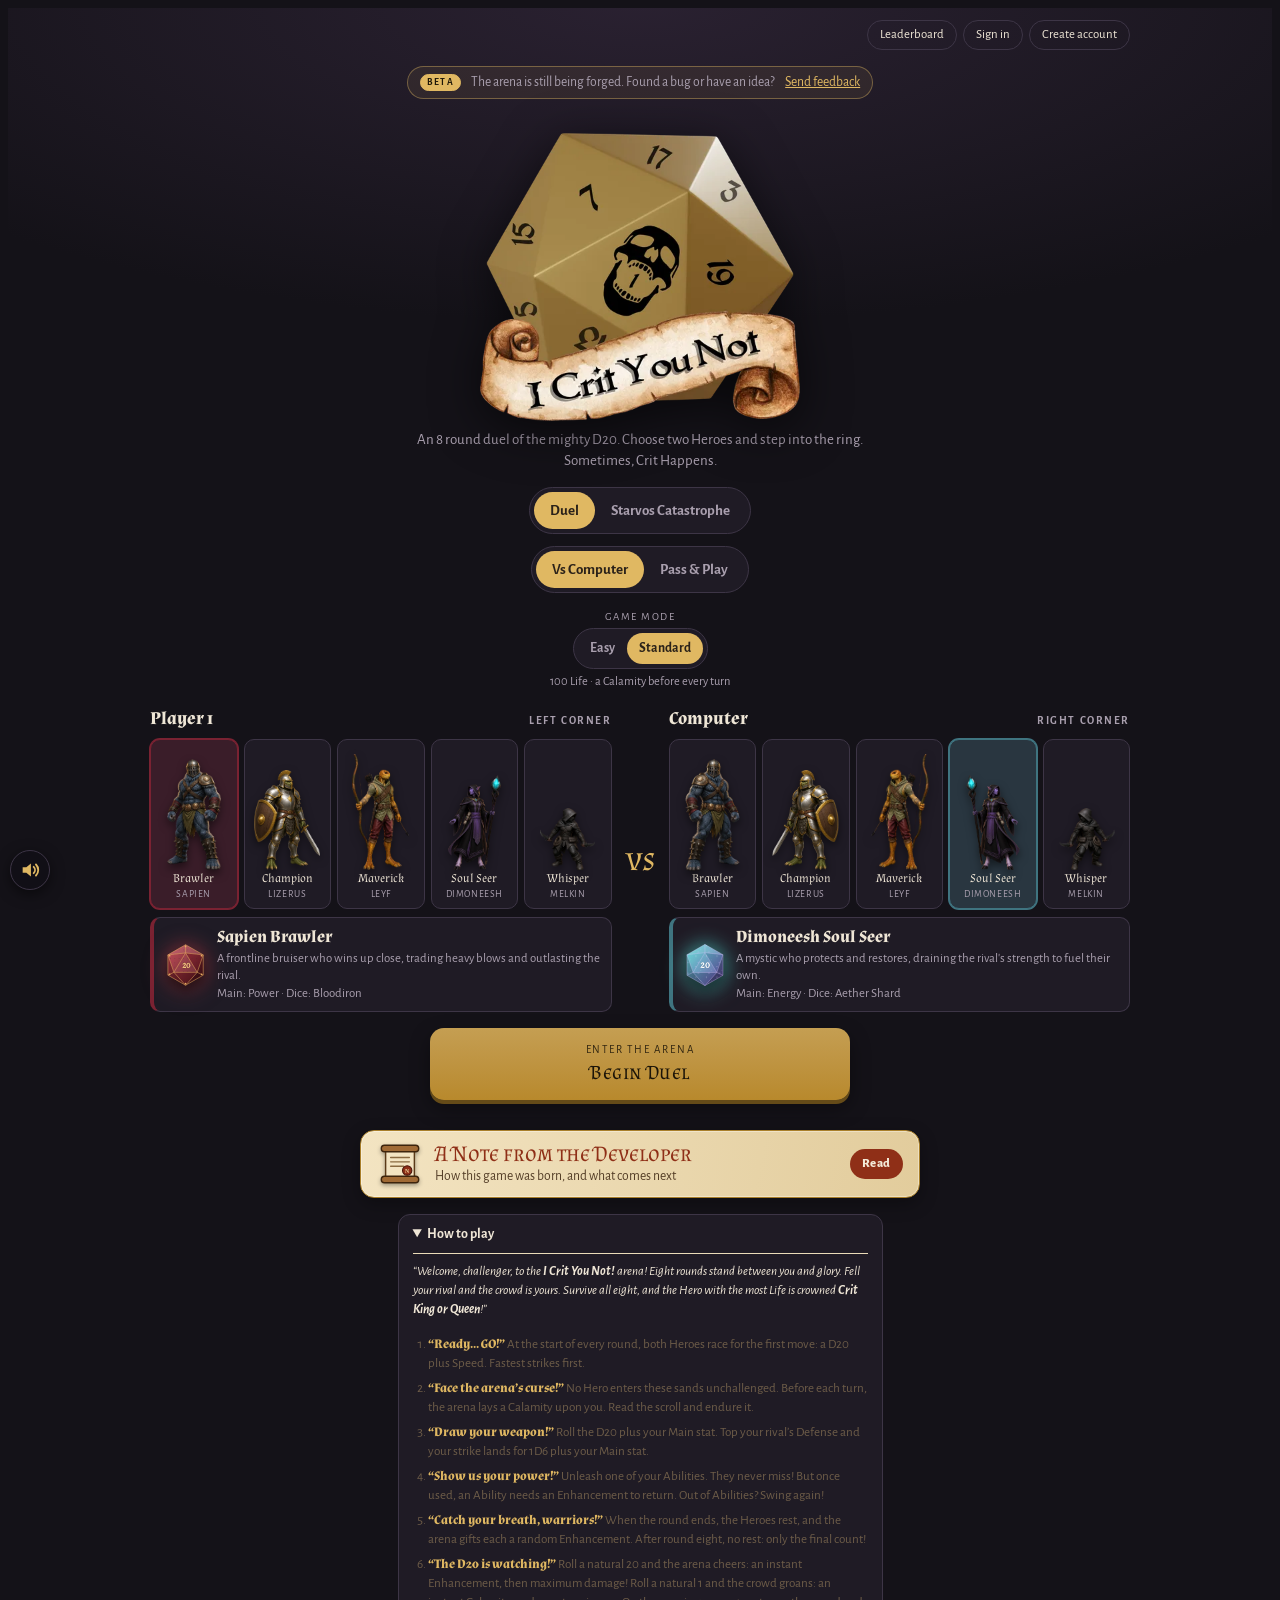
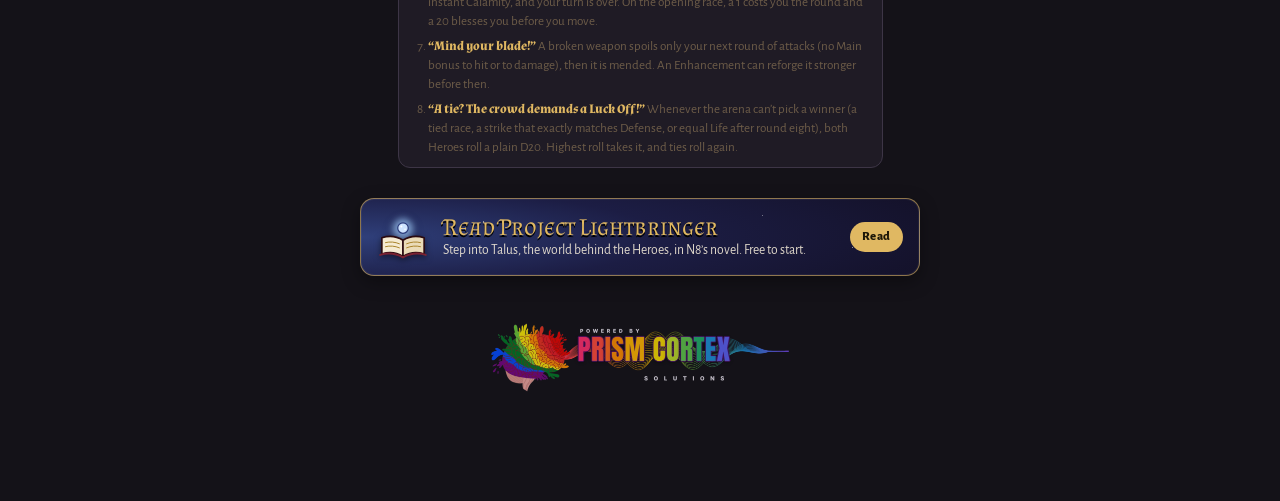
==== index.html @ 1350ffcf "Book reader: let the installed app turn upright while the book is open, sideways again on close Co-A" ====
<!doctype html>
<html lang="en">
<meta charset="utf-8">
<meta name="viewport" content="width=device-width, initial-scale=1, viewport-fit=cover">
<script src="auth.js" defer></script>
<script src="stats.js" defer></script>
<script src="online.js" defer></script>
<link rel="manifest" href="manifest.json">
<meta name="theme-color" content="#120f16">
<meta name="mobile-web-app-capable" content="yes">
<meta name="apple-mobile-web-app-capable" content="yes">
<meta name="apple-mobile-web-app-status-bar-style" content="black-translucent">
<meta name="apple-mobile-web-app-title" content="I Crit You Not">
<title>I Crit You Not!</title>
<meta name="claude:viewport-fit-sides" content="cover">
<meta name="theme-color" content="#141218">
<meta name="apple-mobile-web-app-capable" content="yes">
<link rel="preconnect" href="https://fonts.googleapis.com">
<link rel="preconnect" href="https://fonts.gstatic.com" crossorigin>
<link rel="stylesheet" href="https://fonts.googleapis.com/css2?family=Almendra:wght@400;700&family=Almendra+SC&family=Alegreya+Sans:wght@400;500;700;800&display=swap">
<style>
/* Layout: torchlit stone arena on top, the active hero's parchment sheet below (side by side on wide screens). One committed night look. */
:root{
  --night:#141218; --stone:#1f1b25; --stone-2:#2a2531; --line:#3d3546;
  --text:#efe6d6; --muted:#a99fae;
  --parch:#f5ead2; --parch-2:#eadbb8; --ink:#2b2219; --ink-2:#6d5c48;
  --gold:#e0b862; --gold-deep:#a8822a; --good:#3f8f4f; --bad:#b8323f;
  --hero:#7a2232; --hero-ink:#fff;
  --f-display:"Almendra SC","Almendra",Georgia,serif;
  --f-title:"Almendra",Georgia,serif;
  --f-body:"Alegreya Sans",system-ui,-apple-system,"Segoe UI",sans-serif;
  color-scheme:dark;
}
html,body{background:var(--night);color:var(--text)}
body{font-family:var(--f-body);font-size:15px;line-height:1.4;
  padding-left:max(16px,env(safe-area-inset-left,0px));padding-right:max(16px,env(safe-area-inset-right,0px));padding-block:12px 28px;
  background:radial-gradient(120% 60% at 50% 0%,#2a2131 0%,var(--night) 60%) fixed,var(--night)}
button{font:inherit;color:inherit;cursor:pointer}
button:focus-visible,.pick:focus-visible{outline:2px solid var(--gold);outline-offset:2px}
.app{max-width:1180px;margin:0 auto;display:flex;flex-direction:column;gap:12px}

/* top bar */
.top{display:flex;align-items:center;justify-content:space-between;gap:12px;flex-wrap:wrap}
.logo{display:flex;align-items:center;gap:10px;font-family:var(--f-display);font-size:1.45rem;letter-spacing:.02em;margin:0;line-height:1;color:var(--gold);text-shadow:0 2px 0 #000}
.logo .mark{width:48px;height:auto;flex:none;filter:drop-shadow(0 3px 4px rgba(0,0,0,.6))}
.logo small{display:block;font-family:var(--f-body);font-size:.68rem;letter-spacing:.18em;text-transform:uppercase;color:var(--muted);margin-top:4px}
.rounds{display:flex;align-items:center;gap:6px}
.rounds .lbl{font-size:.7rem;letter-spacing:.14em;text-transform:uppercase;color:var(--muted);margin-right:2px}
.pip{width:22px;height:22px;border-radius:50%;display:grid;place-items:center;font-size:.72rem;font-weight:700;border:1px solid var(--line);color:var(--muted);font-variant-numeric:tabular-nums}
.pip.done{background:var(--stone-2);color:var(--text)}
.pip.now{background:var(--gold);color:var(--ink);border-color:var(--gold);box-shadow:0 0 12px rgba(224,184,98,.6)}
.ghost{background:transparent;border:1px solid var(--line);border-radius:999px;padding:6px 14px;font-size:.85rem;color:var(--text)}
.ghost:hover{border-color:var(--gold)}
.top-actions{display:flex;align-items:center;gap:8px}
.acct{display:inline-flex;align-items:center;gap:6px;font-size:.8rem;color:var(--muted)}.acct[hidden]{display:none}
.acct .ghost{padding:5px 12px;font-size:.8rem}.acct b{color:var(--text);font-weight:700;max-width:12ch;overflow:hidden;text-overflow:ellipsis;white-space:nowrap}
.setup-acct{display:flex;justify-content:flex-end;min-height:30px}
.streak{display:inline-flex;align-items:center;gap:4px;font-size:.72rem;font-weight:800;letter-spacing:.04em;padding:3px 9px;border-radius:999px;white-space:nowrap}
.streak.up{background:rgba(224,184,98,.18);color:var(--gold);border:1px solid rgba(224,184,98,.45)}.streak.down{background:rgba(184,50,63,.2);color:#ff9aa4;border:1px solid rgba(184,50,63,.5)}
.over .rec{display:flex;flex-wrap:wrap;gap:6px 10px;justify-content:center;align-items:center;font-size:.85rem;color:var(--muted);min-height:0}.over .rec:empty{display:none}
.over .card.wide{max-width:520px;text-align:left;max-height:86vh;overflow:auto}
.sp-tabs{display:flex;gap:6px;flex-wrap:wrap;align-items:center}.sp-tabs button{background:transparent;border:1px solid var(--line);border-radius:999px;padding:6px 12px;font-size:.82rem;color:var(--muted)}
.sp-tabs button[aria-selected="true"]{background:var(--gold);color:#1d1708;border-color:var(--gold);font-weight:800}.sp-tabs .x{margin-left:auto;border:0;font-size:1rem}
.sp-body{display:flex;flex-direction:column;gap:10px}.sp-body h3{margin:4px 0 0;font-family:var(--f-title);color:var(--gold);font-size:1rem}
.sp-grid{display:grid;grid-template-columns:repeat(3,minmax(0,1fr));gap:8px}.sp-cell{background:var(--stone-2);border-radius:10px;padding:8px;text-align:center}
.sp-cell b{display:block;font-family:var(--f-display);font-size:1.5rem;color:var(--text)}.sp-cell span{font-size:.68rem;letter-spacing:.08em;text-transform:uppercase;color:var(--muted)}
.sp-name{display:flex;gap:8px;align-items:end}.sp-name label{flex:1;display:flex;flex-direction:column;gap:3px;font-size:.7rem;letter-spacing:.08em;text-transform:uppercase;color:var(--muted)}
.sp-name input{font:inherit;font-size:.95rem;letter-spacing:0;text-transform:none;background:var(--stone-2);color:var(--text);border:1px solid var(--line);border-radius:8px;padding:6px 8px}
.sp-list,.sp-board{list-style:none;margin:0;padding:0;display:flex;flex-direction:column;gap:4px}
.sp-list li,.sp-board li{display:flex;align-items:center;gap:8px;background:var(--stone-2);border-radius:8px;padding:6px 10px;font-size:.86rem}
.sp-list small,.sp-board small{margin-left:auto;color:var(--muted)}.sp-list .r{width:22px;height:22px;border-radius:50%;display:grid;place-items:center;font-weight:800;font-size:.75rem;background:#333}
.sp-list .win .r{background:#2f7a3d}.sp-list .loss .r{background:#8a2430}
.sp-board .rk{width:26px;font-family:var(--f-display);color:var(--gold);text-align:center}.sp-board .nm{flex:1;overflow:hidden;text-overflow:ellipsis;white-space:nowrap}.sp-board li.me{outline:1px solid var(--gold)}
@media (max-width:520px){.top .acct .nm,.top .acct .streak{display:none}.sp-grid{grid-template-columns:repeat(2,minmax(0,1fr))}}
@media (max-width:520px){.top .acct .su,.top .acct b,.top .acct .nm,.top .acct [data-a="out"]{display:none}.top .acct:not(:has([data-a="out"])) [data-a="stats"]{display:none}}

/* duel layout */
.duel{display:grid;gap:14px;grid-template-columns:minmax(0,1fr)}
.duel>.stagecol,.duel>.sidecol{display:contents}
.duel .arena{order:1}.duel .log{order:2}.duel .sheets{order:3}.duel .rtcard{order:4}
@media (max-width:959px){
  .log{padding:8px 12px}.log h3{margin:0}
  .log .lg-tog{display:flex}
  .log ol{max-height:none;margin-top:6px}
  .log:not(.expanded) ol li:nth-child(n+4){display:none}
  .log.expanded ol{max-height:260px}
}
@media (min-width:960px){
  .duel{grid-template-columns:minmax(0,1.25fr) minmax(0,1fr);grid-template-areas:"arena side" "log side" "rt side";grid-template-rows:auto auto 1fr;align-items:start}
  .duel>.sidecol{display:flex;flex-direction:column;gap:14px;grid-area:side;min-width:0;position:sticky;top:max(12px,env(safe-area-inset-top,0px))}
  .duel .arena{grid-area:arena}.duel .log{grid-area:log}.duel .rtcard{grid-area:rt}
}
.ctrl{display:grid;grid-template-columns:minmax(0,1fr) auto;gap:12px;align-items:center}
.act-d20{background:none;border:0;padding:0;display:flex;flex-direction:column;align-items:center;gap:2px;color:var(--text);width:150px;
  position:absolute;z-index:7;top:4%;left:50%;translate:-50% 0}
.act-d20[hidden]{display:none}
.act-d20{pointer-events:none}.act-d20:not(:disabled) .d20b{pointer-events:auto;cursor:pointer}
.act-d20 .d20b{display:block;width:72px;height:72px;filter:drop-shadow(0 6px 6px rgba(0,0,0,.6)) drop-shadow(0 0 14px var(--glow,transparent));transition:transform .15s,filter .2s}
.act-d20 .d20b svg{width:100%;height:100%;display:block;overflow:visible}
.act-d20:not(:disabled) .d20b{animation:beckon 1.4s ease-in-out infinite}
.act-d20:not(:disabled):hover .d20b{animation:none;transform:scale(1.08) rotate(-10deg)}
.act-d20:not(:disabled):active .d20b{transform:scale(.92) rotate(20deg)}
.act-d20:disabled{cursor:default}
.act-d20:disabled{opacity:.8}.act-d20:disabled .d20b{filter:grayscale(.4) brightness(.65)}
.act-d20 .lbl{font-family:var(--f-display);font-size:.9rem;line-height:1.1;text-align:center;background:rgba(12,10,15,.78);border:1px solid var(--line);border-radius:8px;padding:3px 8px}
.act-d20 .who{display:block;font-family:var(--f-body);font-size:.58rem;letter-spacing:.12em;text-transform:uppercase;color:var(--muted);margin-bottom:1px}
.act-d20:disabled .lbl{color:var(--muted)}
.sheets{display:flex;flex-direction:column;gap:12px;min-width:0}
.sheet .sh-head{width:100%;border:0;font:inherit;text-align:left;cursor:pointer}
.sheet .sh-head .ttl{min-width:0}
.sh-life{margin-left:auto;text-align:right;line-height:1;font-variant-numeric:tabular-nums}
.sh-life b{display:block;font-size:1.5rem;font-weight:800}
.sh-life span{font-size:.68rem;letter-spacing:.06em;text-transform:uppercase;opacity:.85}
.sheet .sdie .die{--sz:40px}
.chev{font-size:.9rem;opacity:.8;width:1em;text-align:center}
.sheet.closed{animation:none}
.sheet.closed .sh-head{padding:7px 12px}
.sheet.closed .sh-head img{width:36px;height:36px}
.sheet.closed .sh-head h2{font-size:1.2rem}
.sheet.closed .sh-life b{font-size:1.2rem}
.sheet.closed .sh-body{padding:8px 12px 10px;gap:6px}
.mini-line{display:flex;flex-wrap:wrap;gap:4px;align-items:center;font-size:.74rem}
.mini-line>span:first-child{font-weight:800;margin-right:4px}
.mini-line em{font-style:normal;color:var(--bad)}
.pill{font-size:.68rem;font-weight:700;padding:2px 7px;border-radius:999px;background:#fffaf0;border:1px solid var(--parch-2)}
.pill.cd{opacity:.5;text-decoration:line-through}
.rtcard{background:var(--parch);color:var(--ink);border-radius:12px;padding:10px 12px 12px;box-shadow:0 6px 18px rgba(0,0,0,.35);min-width:0}
.rtcard h3{margin:0 0 6px;font-family:var(--f-title);font-size:1rem;color:var(--ink-2)}
.rt-scroll{padding-top:2px}
.rt2{min-width:0}
.rt2 tbody{border-top:2px solid transparent}
.rt2 tbody+tbody tr:first-child>*{border-top:6px solid transparent;background-clip:padding-box}
.rt2 th.hero{width:64px;text-align:center;vertical-align:middle;border-left:4px solid var(--c);background:color-mix(in srgb,var(--c) 14%,transparent);border-radius:6px;padding:2px}
.rt2 th.hero img{display:block;width:30px;height:30px;object-fit:contain;margin:0 auto}
.rt2 th.hero span{display:block;font-family:var(--f-title);font-size:.72rem;text-transform:none;letter-spacing:0;color:var(--ink);line-height:1.05}
.rt2 th.hero small{display:block;font-size:.55rem;color:var(--ink-2)}
.rt2 th.nowh{color:var(--ink)}
.rt2 td.now{border-color:var(--c);box-shadow:inset 0 0 0 1px var(--c)}
.rt2 td.first{font-weight:800;background:color-mix(in srgb,var(--c) 22%,#fffaf0)}
.rt2 td.first::before{content:"▲";font-size:.5rem;vertical-align:top;margin-right:1px;color:var(--c)}
.stagecol{display:flex;flex-direction:column;gap:10px;min-width:0}

/* arena */
.arena{position:relative;width:100%;aspect-ratio:4/3;max-height:62vh;border-radius:18px;overflow:hidden;
  background:
   radial-gradient(40% 30% at 8% 6%,rgba(255,170,80,.22),transparent 70%),
   radial-gradient(40% 30% at 92% 6%,rgba(255,170,80,.22),transparent 70%),
   linear-gradient(#231d2b,#17131c 55%,#120f16);
  border:1px solid var(--line);box-shadow:inset 0 0 60px rgba(0,0,0,.6)}
.colo{position:absolute;inset:0;width:100%;height:100%;display:block}
.arena .wall{position:absolute;left:0;right:0;top:0;height:46%;
  background:repeating-linear-gradient(90deg,rgba(255,255,255,.025) 0 38px,rgba(0,0,0,.18) 38px 40px),
             repeating-linear-gradient(0deg,transparent 0 22px,rgba(0,0,0,.22) 22px 24px);
  mask-image:linear-gradient(#000,transparent)}
.torch{position:absolute;top:44%;width:10px;height:26px;border-radius:2px;background:#3a2b1f}
.torch::before{content:"";position:absolute;left:50%;top:-16px;width:16px;height:20px;transform:translateX(-50%);
  border-radius:50% 50% 45% 45%;background:radial-gradient(circle at 50% 70%,#fff3c4,#ffb347 45%,rgba(255,90,30,.0) 75%);animation:flick 1.6s infinite alternate}
.torch.l{left:5%}.torch.r{right:5%}
@keyframes flick{0%{transform:translateX(-50%) scale(1)}50%{transform:translateX(-52%) scale(1.08,.94)}100%{transform:translateX(-48%) scale(.95,1.06)}}
.floor{position:absolute;left:3%;right:3%;bottom:3%;height:44%;border-radius:50%;
  background:radial-gradient(closest-side,#5a4a3a 0%,#40342a 55%,#2b231d 100%);
  box-shadow:0 0 0 3px #1a1510,0 0 0 7px #4a3a2a,0 0 0 9px #1a1510,inset 0 -10px 30px rgba(0,0,0,.5)}
.floor::before{content:"";position:absolute;inset:16% 18%;border-radius:50%;border:2px dashed rgba(224,184,98,.35)}
.floor::after{content:"20";position:absolute;inset:0;display:grid;place-items:center;font-family:var(--f-display);font-size:2.4rem;color:rgba(224,184,98,.14);transform:scaleY(.55)}
.fighter{position:absolute;bottom:6%;width:42%;top:3%;display:flex;flex-direction:column;align-items:center;justify-content:space-between;gap:4px;transition:filter .3s}
.fighter[data-p="0"]{left:2%}.fighter[data-p="1"]{right:2%}
.arena:not(.boss) .fighter[data-p="0"]{left:5%}.arena:not(.boss) .fighter[data-p="1"]{right:5%}
.fighter.dim{filter:saturate(.55) brightness(.72)}
.plate{width:100%;max-width:230px;background:rgba(12,10,15,.78);border:1px solid var(--line);border-radius:10px;padding:5px 8px 6px;cursor:pointer;text-align:left}
.fighter.active .plate{border-color:var(--c);box-shadow:0 0 0 1px var(--c),0 0 18px color-mix(in srgb,var(--c) 60%,transparent)}
.plate .nm{display:flex;justify-content:space-between;align-items:baseline;gap:6px;font-family:var(--f-title);font-weight:700;font-size:.95rem;line-height:1.1}
.plate .nm span:last-child{font-family:var(--f-body);font-size:.68rem;letter-spacing:.1em;text-transform:uppercase;color:var(--muted);font-weight:500}
.plate .sbs{display:flex;flex-wrap:wrap;gap:4px;margin-top:4px}
.sb{font-style:normal;font-size:.66rem;font-weight:800;line-height:1.35;padding:1px 7px;letter-spacing:.03em;white-space:pre;border-radius:6px;background:#120f16;color:var(--gold);border:1px solid #e0b862}
.sb.main{background:#e0b862;color:#1d1708}.sb.up{border-color:#7ee08f;color:#9fe3ab}.sb.down{border-color:#ff6b6b;color:#ff9aa4}.sb.main.up{background:#9fe3ab;color:#0f2414}.sb.main.down{background:#ff9aa4;color:#2a0b10}
.hp{height:8px;border-radius:4px;background:#000;margin-top:4px;overflow:hidden;position:relative}
.hp i{position:absolute;inset:0 auto 0 0;background:linear-gradient(90deg,var(--c),color-mix(in srgb,var(--c) 55%,#fff));transition:width .5s}
.hpn{display:flex;justify-content:space-between;font-size:.74rem;color:var(--muted);margin-top:2px;font-variant-numeric:tabular-nums}
.hpn b{color:var(--text);font-weight:800}
.chips{display:flex;gap:3px;flex-wrap:wrap;margin-top:3px;min-height:0}
.chip{font-size:.62rem;font-weight:700;letter-spacing:.04em;text-transform:uppercase;padding:1px 5px;border-radius:4px;background:var(--stone-2);color:var(--muted)}
.chip.bad{background:rgba(184,50,63,.25);color:#ff9aa4}
.chip.good{background:rgba(63,143,79,.25);color:#9fe3ab}
.figwrap{position:relative;flex:1;min-height:0;width:100%;display:flex;align-items:flex-end;justify-content:center}
.fig{height:calc(var(--scale,1) * 100%);width:auto;max-width:100%;object-fit:contain;filter:drop-shadow(0 10px 8px rgba(0,0,0,.55));transform-origin:50% 100%;transform:scaleX(var(--sx,1))}
.fighter.alt .fig{filter:drop-shadow(0 10px 8px rgba(0,0,0,.55)) hue-rotate(180deg) saturate(1.15)}
.figbox{position:relative;display:block;height:calc(var(--scale,1) * 100%);max-width:100%;isolation:isolate;transform-origin:50% 100%}
.figbox>.fig{height:100%;max-width:none}
/* ground shadow fitted to each Hero pose: --shx = center offset, --shw = width, --sha = width/height, --sho = darkness (fractions of the art; N8 2026-11-05) */
.figbox::after{content:"";position:absolute;z-index:-1;bottom:3.4%;left:calc(50% + var(--sx,1) * var(--shx,0) * 100%);width:calc(var(--shw,.6) * 100%);aspect-ratio:var(--sha,5.5);translate:-50% 50%;border-radius:50%;background:radial-gradient(closest-side,rgba(0,0,0,var(--sho,.62)),rgba(0,0,0,calc(var(--sho,.62) * .45)) 55%,transparent);filter:blur(1.5px);pointer-events:none}
.fighter.active .figbox::before{content:"";position:absolute;z-index:-2;bottom:3.4%;left:calc(50% + var(--sx,1) * var(--shx,0) * 100%);width:calc(var(--shw,.6) * 125%);aspect-ratio:var(--sha,5.5);translate:-50% 50%;border-radius:50%;background:radial-gradient(closest-side,var(--c),transparent);opacity:.75;pointer-events:none}
.fighter[data-p="0"]{--dir:1}.fighter[data-p="1"]{--dir:-1}
.fighter.lunge .fig,.fighter.lunge .figbox{animation:lunge .45s}
.fighter.lunge .figbox>.fig{animation:none}
.fighter.hit .fig{animation:shake .45s}
.fighter.hit .figbox{animation:shakebox .45s}
@keyframes shakebox{20%{translate:-6px 0}40%{translate:6px 0}60%{translate:-4px 0}80%{translate:3px 0}}
@keyframes lunge{40%{translate:calc(var(--dir) * 18%) 0;rotate:calc(var(--dir) * 4deg)}}
@keyframes shake{20%{translate:-6px 0;filter:brightness(2) drop-shadow(0 0 8px #f33)}40%{translate:6px 0}60%{translate:-4px 0}80%{translate:3px 0}}
/* action ring */
.ring{position:absolute;top:24%;bottom:2%;width:var(--bs);--bs:40px;z-index:9;pointer-events:none}
.fighter[data-p="0"] .ring{left:0}.fighter[data-p="1"] .ring{right:0}
.rb{position:absolute;width:var(--bs);height:var(--bs);border-radius:50%;padding:0;display:grid;place-items:center;pointer-events:auto;cursor:help;
  --k:calc(1 - (var(--i) - 2) * (var(--i) - 2) / 4);top:calc(var(--i) * (100% - var(--bs)) / 4);
  background:radial-gradient(circle at 35% 30%,color-mix(in srgb,var(--c) 70%,#fff 10%),color-mix(in srgb,var(--c) 55%,#0b090e));
  border:1.5px solid color-mix(in srgb,var(--c) 40%,#e0b862);color:#fbf1d8;box-shadow:0 3px 8px rgba(0,0,0,.55);transition:transform .15s,box-shadow .2s,opacity .2s;touch-action:manipulation;user-select:none}
.fighter[data-p="0"] .rb{left:calc(var(--k) * -6px)}.fighter[data-p="1"] .rb{right:calc(var(--k) * -6px)}
.fighter[data-p="0"] .rb{transform:translateX(calc((1 - var(--k)) * 14px))}.fighter[data-p="1"] .rb{transform:translateX(calc((1 - var(--k)) * -14px))}
.rb svg{width:58%;height:58%}
.rb.wpn{border-color:#e0b862;border-width:2px}
.rb small{position:absolute;bottom:-7px;left:50%;translate:-50% 0;font-size:.56rem;font-weight:800;background:#120f16;color:var(--gold);border:1px solid #e0b862;border-radius:6px;padding:0 4px;line-height:1.3}
.rb.cd{opacity:.45;filter:grayscale(.8)}.rb.cd::after{content:"";position:absolute;inset:18%;background:linear-gradient(135deg,transparent 46%,#ff9aa4 46% 54%,transparent 54%)}
.rb.broken{border-color:#ff9aa4}.rb.broken svg{color:#ff9aa4}
.rb.pickable{cursor:pointer;box-shadow:0 0 0 2px #fff3c4,0 0 16px 4px var(--c),0 3px 8px rgba(0,0,0,.55);animation:rbpulse 1.1s ease-in-out infinite}
.rb:hover,.rb:focus-visible{z-index:2;outline:none;box-shadow:0 0 0 2px #fff3c4,0 3px 10px rgba(0,0,0,.6)}
@keyframes rbpulse{50%{box-shadow:0 0 0 2px #fff3c4,0 0 26px 8px var(--c),0 3px 8px rgba(0,0,0,.55)}}
.rb.fired{animation:rbfire .6s}
@keyframes rbfire{30%{scale:1.35;box-shadow:0 0 0 3px #fff,0 0 30px 10px var(--c)}}
.fighter.dim .rb{opacity:.75}.fighter.dim .rb.cd{opacity:.35}
#tip{position:fixed;z-index:60;max-width:240px;background:#f4e7c6;color:#2a2017;border:1px solid #c9a76a;border-radius:10px;padding:8px 10px;font-size:.8rem;line-height:1.35;
  box-shadow:0 8px 24px rgba(0,0,0,.5);pointer-events:none;opacity:0;translate:0 4px;transition:opacity .12s,translate .12s;display:flex;flex-direction:column;gap:2px}
#tip.on{opacity:1;translate:0 0}#tip.pinned{pointer-events:auto}
#tip .tp-use{margin-top:6px;align-self:stretch;padding:7px 10px;border-radius:8px;border:0;background:#2a2017;color:#fbf1d8;font-family:var(--f-title);font-weight:700;font-size:.95rem;cursor:pointer}#tip .tp-use:hover,#tip .tp-use:focus-visible{background:#5a3f16;outline:none}
#tip b{font-family:var(--f-title);font-size:.98rem}#tip em{font-style:normal;font-size:.66rem;font-weight:800;letter-spacing:.08em;text-transform:uppercase}
#tip .tp-d{font-weight:800}#tip .tp-ok{color:#2f7a3d}#tip .tp-bad{color:#a3202f;font-weight:700}#tip .tp-go{color:#7a5a12;font-weight:800;margin-top:2px}
.notice{position:absolute;left:50%;top:4%;translate:-50% 0;z-index:7;max-width:min(230px,96%);background:rgba(12,10,15,.88);border:1px solid var(--line);border-top:3px solid var(--c);
  border-radius:9px;padding:5px 9px;text-align:center;font-size:.76rem;line-height:1.3;pointer-events:none;box-shadow:0 6px 16px rgba(0,0,0,.5);animation:ntc 3.2s ease forwards}
.notice b{display:block;font-family:var(--f-title);font-size:.9rem}.notice.cal b{color:#ff9aa4}.notice.enh b{color:#9fe3ab}.notice span{color:var(--text)}
@keyframes ntc{0%{opacity:0;translate:-50% 6px}8%{opacity:1;translate:-50% 0}85%{opacity:1}100%{opacity:0}}
@media (max-width:520px){.notice{font-size:.62rem;padding:3px 6px}.notice b{font-size:.74rem}}
.float{position:absolute;left:50%;top:40%;transform:translateX(-50%);font-family:var(--f-display);font-size:1.6rem;font-weight:700;pointer-events:none;
  text-shadow:0 2px 0 #000,0 0 10px #000;animation:rise 1.4s forwards;white-space:nowrap;z-index:6}
.float.dmg{color:#ff6b6b}.float.heal{color:#7ee08f}.float.stat{font-size:.95rem;font-family:var(--f-body);font-weight:800;color:var(--gold)}
@keyframes rise{0%{opacity:0;translate:0 10px}15%{opacity:1}100%{opacity:0;translate:0 -60px}}

/* dice tray */
.tray{position:absolute;left:24%;right:24%;top:36%;height:30%;display:flex;align-items:center;justify-content:center;gap:4%;z-index:5;pointer-events:none}
.tray .grp{display:flex;gap:6px;align-items:center;justify-content:center}
.tray.pair{left:14%;right:14%;justify-content:space-between}
/* duel dice at each Hero's feet, on the side facing the rival, above the Heroes and under the icons */
.arena:not(.boss) .fighter .hdice{position:absolute;z-index:6;bottom:2%;display:flex;gap:4px;pointer-events:none}
.arena:not(.boss) .fighter[data-p="0"] .hdice{left:72%}.arena:not(.boss) .fighter[data-p="1"] .hdice{right:72%;flex-direction:row-reverse}
.arena:not(.boss) .fighter .hdice .grp{display:flex;gap:4px}
.arena:not(.boss) .fighter .hdice .die{--sz:clamp(48px,17cqh,132px);--fx:-110px} /* bigger, like Starvos (user 2026-10-30) */.arena:not(.boss) .fighter .hdice .die.from1{--fx:110px}
.arena:not(.boss) .fighter .hdice .die.sm{--sz:clamp(40px,12cqh,96px)}
.duel:not(.full) .arena:not(.boss) .fighter .hdice .die{--sz:clamp(40px,12vw,60px)}.duel:not(.full) .arena:not(.boss) .fighter .hdice .die.sm{--sz:clamp(32px,9vw,46px)} /* stacked phone arena is short */
.arena:not(.boss) .tray.pair{left:24%;right:24%;justify-content:center;gap:clamp(14px,5%,48px)} /* both Heroes' dice land in the middle (user 2026-10-25) */
.die{--sz:clamp(42px,10vw,74px);width:var(--sz);height:var(--sz);position:relative;filter:drop-shadow(0 6px 6px rgba(0,0,0,.6)) drop-shadow(0 0 10px var(--glow,transparent))}
.die.sm{--sz:clamp(32px,7vw,54px)}
.die svg{width:100%;height:100%;display:block;overflow:visible}
.die.rolling{animation:tumble var(--t,900ms) cubic-bezier(.2,.7,.3,1) both}
.die.from1{--fx:60px}.die{--fx:-60px}
@keyframes tumble{0%{transform:translate(var(--fx),-40px) rotate(-600deg) scale(.5);opacity:0}15%{opacity:1}60%{transform:translate(0,4px) rotate(-30deg) scale(1.08)}80%{transform:translate(0,0) rotate(8deg) scale(.97)}100%{transform:none}}
.die.crit{animation:critpulse 1.2s ease-out}
.die.crit::after{content:"";position:absolute;inset:-30%;border-radius:50%;background:radial-gradient(closest-side,rgba(255,220,120,.85),transparent);z-index:-1;animation:burst 1s ease-out forwards}
.die.fumble svg{filter:grayscale(.6) brightness(.7)}
.die.fumble::after{content:"";position:absolute;inset:-20%;border-radius:50%;background:radial-gradient(closest-side,rgba(220,30,40,.7),transparent);z-index:-1;animation:burst 1s ease-out forwards}
@keyframes burst{0%{transform:scale(.4);opacity:1}100%{transform:scale(1.5);opacity:0}}
@keyframes critpulse{30%{transform:scale(1.25)}}

/* banner */
.banner{position:absolute;inset:0;display:grid;place-items:center;pointer-events:none;z-index:8}
.banner span{font-family:var(--f-display);font-size:clamp(1.6rem,6.5vw,3rem);color:var(--gold);text-shadow:0 3px 0 #000,0 0 24px rgba(255,190,90,.8);
  padding:.15em .6em;background:linear-gradient(90deg,transparent,rgba(10,8,12,.85) 15%,rgba(10,8,12,.85) 85%,transparent);animation:slam 1.6s forwards;white-space:nowrap}
.banner span:empty{display:none}
.banner.cal span{color:#ff7a84;text-shadow:0 3px 0 #000,0 0 24px rgba(255,60,70,.8)}
.banner.luck span{color:#bfe8ff;text-shadow:0 3px 0 #000,0 0 24px rgba(120,200,255,.8)}
@keyframes slam{0%{transform:scale(2.2);opacity:0}15%{transform:scale(1);opacity:1}80%{opacity:1}100%{opacity:0;transform:scale(1.05)}}

/* readout + action */
.readout{position:absolute;left:50%;bottom:10px;translate:-50% 0;z-index:6;max-width:calc(100% - 120px);background:rgba(12,10,15,.8);border:1px solid var(--line);border-left:3px solid var(--hero,var(--gold));border-radius:8px;padding:4px 10px;display:flex;gap:8px;align-items:baseline;font-size:.82rem;pointer-events:none;white-space:nowrap;overflow:hidden;text-overflow:ellipsis}
.readout .k{font-size:.6rem;letter-spacing:.12em;text-transform:uppercase;color:var(--muted);flex:none}
.readout .v{overflow:hidden;text-overflow:ellipsis}
.readout .v{font-weight:700;font-variant-numeric:tabular-nums}
.readout .v em{font-style:normal;color:var(--gold)}
.readout .v .hit{color:#9fe3ab}.readout .v .miss{color:#ff9aa4}
.act{width:100%;padding:14px 18px;border-radius:14px;border:0;font-family:var(--f-display);font-size:1.25rem;letter-spacing:.03em;
  background:linear-gradient(180deg,color-mix(in srgb,var(--hero) 82%,#fff),var(--hero));color:var(--hero-ink);
  box-shadow:0 4px 0 color-mix(in srgb,var(--hero) 55%,#000),0 8px 20px rgba(0,0,0,.4);transition:transform .08s}
.act:active{transform:translateY(3px);box-shadow:0 1px 0 color-mix(in srgb,var(--hero) 55%,#000)}
.act:disabled{opacity:.6;cursor:default}
.act .who{display:block;font-family:var(--f-body);font-size:.7rem;letter-spacing:.16em;text-transform:uppercase;opacity:.85}

/* sheet */
.sheet{background:var(--parch);color:var(--ink);border-radius:14px;overflow:hidden;box-shadow:0 10px 30px rgba(0,0,0,.45);min-width:0;animation:sheetin .45s ease-out}
@keyframes sheetin{from{transform:translateY(14px);opacity:.3}}
.sh-head{display:flex;align-items:center;gap:12px;padding:10px 14px;background:var(--hero);color:var(--hero-ink)}
.sh-head img{width:52px;height:52px;object-fit:contain;filter:drop-shadow(0 3px 3px rgba(0,0,0,.4))}
.sh-head h2{font-family:var(--f-title);font-weight:700;font-size:1.6rem;margin:0;line-height:1}
.sh-head .sub{font-size:.74rem;letter-spacing:.12em;text-transform:uppercase;opacity:.85}
.sh-head .dset{margin-left:auto;display:flex;align-items:center;gap:6px;text-align:right;font-size:.72rem;line-height:1.2}
.sh-head .dset .die{--sz:40px}
.sh-head .turnflag{font-size:.66rem;font-weight:800;letter-spacing:.12em;text-transform:uppercase;background:rgba(0,0,0,.28);padding:2px 6px;border-radius:4px}
.sh-body{padding:12px 14px 14px;display:flex;flex-direction:column;gap:12px}
.sec{font-size:.68rem;font-weight:800;letter-spacing:.14em;text-transform:uppercase;color:var(--ink-2);margin:0 0 4px}
.stats{width:100%;border-collapse:separate;border-spacing:3px;table-layout:fixed;font-variant-numeric:tabular-nums}
.stats th{background:var(--hero);color:var(--hero-ink);font-family:var(--f-title);font-weight:700;font-size:.72rem;padding:5px 1px;border-radius:5px;position:relative;line-height:1.1}
.stats th.rowh{background:transparent;color:var(--ink-2);font-family:var(--f-body);font-size:.62rem;letter-spacing:.06em;text-transform:uppercase;width:44px;text-align:left}
.stats td{background:#fffaf0;border:1px solid var(--parch-2);border-radius:5px;text-align:center;font-weight:800;font-size:1.02rem;padding:4px 0}
.stats td.up{color:var(--good);background:#eaf6e8}.stats td.down{color:var(--bad);background:#fbe9ea}
.stats tr.start td{font-weight:500;color:var(--ink-2);font-size:.85rem;background:transparent}
.ribbon{position:absolute;left:50%;top:-11px;transform:translateX(-50%);background:linear-gradient(var(--gold),var(--gold-deep));color:var(--ink);font-family:var(--f-body);font-size:.55rem;font-weight:800;letter-spacing:.1em;padding:1px 5px;border-radius:3px;box-shadow:0 1px 0 rgba(0,0,0,.3)}
.weapon{display:flex;align-items:center;gap:10px;background:#fffaf0;border:1px solid var(--parch-2);border-radius:8px;padding:8px 10px}
.weapon .f{font-weight:800;font-size:1.05rem;font-variant-numeric:tabular-nums}
.weapon .n{font-size:.78rem;color:var(--ink-2);line-height:1.25}
.weapon .broken{margin-left:auto;font-size:.66rem;font-weight:800;letter-spacing:.08em;text-transform:uppercase;color:#fff;background:var(--bad);padding:2px 6px;border-radius:4px}
.abil{display:grid;grid-template-columns:1fr 1fr;gap:8px}
.ab{position:relative;text-align:left;border:1px solid var(--parch-2);border-left:5px solid var(--hero);background:#fffaf0;border-radius:8px;padding:8px 10px;color:var(--ink);min-width:0}
.ab b{display:block;font-family:var(--f-title);font-size:1rem;line-height:1.1}
.ab .d{font-weight:800;font-size:.86rem;font-variant-numeric:tabular-nums}
.ab .e{font-size:.74rem;color:var(--ink-2);line-height:1.2;min-height:1.2em}
.ab .st{position:absolute;top:6px;right:8px;font-size:.58rem;font-weight:800;letter-spacing:.08em;text-transform:uppercase;color:var(--good)}
.ab.cd{opacity:.5;background:repeating-linear-gradient(135deg,#f0e4c8 0 6px,#e8d9b6 6px 12px)}
.ab.cd .st{color:var(--bad)}
.ab.pickable{cursor:pointer;animation:glowab 1.4s infinite}
.ab.pickable:hover{transform:translateY(-1px);background:#fff}
@keyframes glowab{50%{box-shadow:0 0 0 2px var(--hero),0 0 14px color-mix(in srgb,var(--hero) 50%,transparent)}}
.rt{width:100%;border-collapse:separate;border-spacing:2px;table-layout:fixed;font-variant-numeric:tabular-nums;font-size:.8rem}
.rt th{font-size:.6rem;letter-spacing:.06em;text-transform:uppercase;color:var(--ink-2);font-weight:800}
.rt th.rowh{text-align:left;width:40px}
.rt td{text-align:center;background:#fffaf0;border:1px solid var(--parch-2);border-radius:4px;height:22px;font-weight:700}
.rt td.now{border-color:var(--hero);box-shadow:inset 0 0 0 1px var(--hero)}
.rt td.x{color:var(--ink-2);background:transparent}
.rt td.n1{color:var(--bad)}.rt td.n20{color:var(--good)}
.peek{font-size:.74rem;color:var(--ink-2);text-align:center}

/* round table tips */
.rt td.tip{position:relative;cursor:help;text-decoration:underline dotted;text-underline-offset:2px}
.rt td.tip:hover::after,.rt td.tip:focus::after{content:attr(data-tip);position:absolute;bottom:calc(100% + 6px);left:50%;transform:translateX(-50%);z-index:20;
  width:max-content;max-width:200px;white-space:normal;text-align:left;font-size:.74rem;font-weight:600;line-height:1.25;padding:6px 8px;border-radius:6px;
  background:var(--ink);color:var(--parch);box-shadow:0 6px 16px rgba(0,0,0,.4);pointer-events:none}
.rt tr td.tip:nth-child(-n+3):hover::after,.rt tr td.tip:nth-child(-n+3):focus::after{left:0;transform:none}
.rt tr td.tip:nth-last-child(-n+2):hover::after,.rt tr td.tip:nth-last-child(-n+2):focus::after{left:auto;right:0;transform:none}
.sheet,.rival{overflow:visible}.sh-head{border-radius:14px 14px 0 0}.rv-head{border-radius:12px 12px 0 0}

/* rival panel */
.rival{background:var(--parch);color:var(--ink);border-radius:12px;overflow:hidden;box-shadow:0 6px 18px rgba(0,0,0,.35);min-width:0}
.rv-head{display:flex;align-items:center;gap:8px;padding:6px 12px;background:var(--hero);color:var(--hero-ink)}
.rv-head img{width:30px;height:30px;object-fit:contain}
.rv-head b{font-family:var(--f-title);font-size:1.05rem}
.rv-head .k{font-size:.64rem;font-weight:800;letter-spacing:.12em;text-transform:uppercase;opacity:.85}
.rv-head .w{margin-left:auto;font-size:.72rem;font-weight:700;font-variant-numeric:tabular-nums;text-align:right}
.rv-body{padding:8px 10px 10px;display:flex;flex-direction:column;gap:8px}
.rv-ab{display:flex;flex-wrap:wrap;gap:4px}
.rv-ab span{font-size:.68rem;font-weight:700;padding:2px 7px;border-radius:999px;background:#fffaf0;border:1px solid var(--parch-2)}
.rv-ab span.cd{opacity:.5;text-decoration:line-through}
.stats.mini td{font-size:.9rem;padding:2px 0}.stats.mini tr.start td{font-size:.74rem}.stats.mini th{font-size:.62rem;padding:3px 1px}

/* calamity & enhancement scroll */
.scroll-ov{position:fixed;inset:0;z-index:40;display:grid;place-items:center;grid-template-rows:minmax(0,1fr);overflow:hidden;background:rgba(8,6,10,.62);
  padding-block:max(12px,env(safe-area-inset-top,0px)) max(12px,env(safe-area-inset-bottom,0px));padding-left:max(16px,env(safe-area-inset-left,0px));padding-right:max(16px,env(safe-area-inset-right,0px));animation:fadein .25s}
@keyframes fadein{from{opacity:0}}
.scroll{width:min(600px,100%);max-height:100%;display:flex;flex-direction:column;filter:drop-shadow(0 18px 30px rgba(0,0,0,.6));animation:unroll .55s cubic-bezier(.2,.8,.2,1) both}
.rod{flex:none;height:18px;border-radius:9px;margin:0 -8px;position:relative;z-index:1;background:linear-gradient(#a06a35,#6a4019 55%,#3d240c);box-shadow:0 3px 5px rgba(0,0,0,.45)}
.rod::before,.rod::after{content:"";position:absolute;top:-3px;width:14px;height:24px;border-radius:5px;background:linear-gradient(#e7c27a,#9a7330)}
.rod::before{left:-8px}.rod::after{right:-8px}
.paper{flex:1;min-height:0;overflow:hidden auto;scrollbar-width:none;background:radial-gradient(120% 80% at 50% 50%,var(--parch) 55%,#e2cc9c 100%);color:var(--ink);padding:10px 16px 0;box-shadow:inset 0 10px 14px -10px rgba(60,30,0,.5),inset 0 -10px 14px -10px rgba(60,30,0,.5)}
@keyframes unroll{from{clip-path:inset(0 0 100% 0)}to{clip-path:inset(0 0 0 0)}}
.scroll-ov.closing{animation:fadein .45s reverse forwards}
.scroll-ov.closing .scroll{animation:rollup .45s forwards}
@keyframes rollup{to{clip-path:inset(0 0 100% 0)}}
.sc-head{text-align:center;padding-bottom:6px}
.sc-head .k{font-size:.66rem;font-weight:800;letter-spacing:.14em;text-transform:uppercase;color:var(--ink-2)}
.sc-head h2{margin:0;font-family:var(--f-display);font-size:1.7rem;line-height:1.1}
.scroll.cal .sc-head h2{color:#8e2430}.scroll.enh .sc-head h2{color:#2f6b3a}
.faces{list-style:none;margin:0;padding:0;display:grid;grid-template-columns:minmax(0,1fr);gap:2px 12px}
@media (min-width:560px){.faces{grid-template-columns:minmax(0,1fr) minmax(0,1fr);grid-auto-flow:column;grid-template-rows:repeat(10,auto)}}
.faces li{display:flex;gap:8px;align-items:baseline;padding:3px 8px;border-radius:5px;font-size:.84rem;line-height:1.2;transition:background .08s,transform .2s}
.faces li:nth-child(odd){background:rgba(90,60,20,.06)}
.faces li b{flex:none;width:1.6em;text-align:right;font-variant-numeric:tabular-nums;color:var(--ink-2)}
.faces li.flick{background:color-mix(in srgb,var(--hero) 28%,transparent)}
.faces li.picked{background:var(--hero);color:var(--hero-ink);transform:scale(1.04);box-shadow:0 0 0 2px var(--gold),0 6px 14px rgba(0,0,0,.3);animation:picked 1s ease-out}
.faces li.picked b{color:inherit}
@keyframes picked{0%{transform:scale(1.1)}100%{transform:scale(1.04)}}
/* no stray scroll bar while the D20 tumbles or a row pops (user 2026-10-30); the table still scrolls by touch or wheel */
.paper::-webkit-scrollbar{display:none}
.sc-foot{position:sticky;bottom:0;display:flex;align-items:center;justify-content:center;gap:12px;padding:10px 0 12px;background:linear-gradient(transparent,var(--parch) 28%)}
.sc-die{background:none;border:0;padding:4px;border-radius:50%}
.sc-die .die{--sz:76px}
.sc-die:not(:disabled){animation:beckon 1.4s ease-in-out infinite;cursor:pointer}
@keyframes beckon{50%{transform:translateY(-5px) rotate(-6deg)}}
.sc-hint{font-family:var(--f-title);font-size:1.05rem;min-width:9em}
.sc-hint b{font-family:var(--f-display);font-size:1.3rem}


/* parchment scrolls: torn-edge parchment painted like the Print & Play rulebook, ornate double frame (N8 2026-11-05) */
.scroll{box-sizing:border-box;--bw:34px;--fi:24px;--sc-knob-l:url("data:image/svg+xml,%3Csvg xmlns='http://www.w3.org/2000/svg' viewBox='0 0 60 40'%3E%3Cdefs%3E %3ClinearGradient id='w' x1='0' y1='0' x2='0' y2='1'%3E%3Cstop offset='0' stop-color='%2322100a'/%3E%3Cstop offset='.22' stop-color='%236e3f1a'/%3E%3Cstop offset='.4' stop-color='%23c98d50'/%3E%3Cstop offset='.52' stop-color='%2393592a'/%3E%3Cstop offset='.8' stop-color='%233f2210'/%3E%3Cstop offset='1' stop-color='%23180a04'/%3E%3C/linearGradient%3E %3ClinearGradient id='b' x1='0' y1='0' x2='0' y2='1'%3E%3Cstop offset='0' stop-color='%235a3e0e'/%3E%3Cstop offset='.3' stop-color='%23f6dc8e'/%3E%3Cstop offset='.5' stop-color='%23c99b3a'/%3E%3Cstop offset='1' stop-color='%2346300a'/%3E%3C/linearGradient%3E%3C/defs%3E%3Cg%3E %3Crect x='47' y='14' width='13' height='12' fill='url(%23w)'/%3E %3Crect x='43' y='9.5' width='5' height='21' rx='1.5' fill='url(%23b)'/%3E %3Cellipse cx='36' cy='20' rx='7.5' ry='13' fill='url(%23w)'/%3E %3Cpath d='M32 9.5q-2 10.5 0 21M40 9.5q2 10.5 0 21' fill='none' stroke='%231e0d05' stroke-width='.9' opacity='.7'/%3E %3Crect x='27' y='12' width='3.5' height='16' rx='1.2' fill='url(%23b)'/%3E %3Crect x='21.5' y='15' width='6' height='10' fill='url(%23w)'/%3E %3Cellipse cx='13.5' cy='20' rx='9.5' ry='10.5' fill='url(%23w)'/%3E %3Cellipse cx='13.5' cy='15.5' rx='5.5' ry='2.2' fill='%23fff' opacity='.2'/%3E %3Ccircle cx='3.6' cy='20' r='3.6' fill='url(%23b)'/%3E%3C/g%3E%3C/svg%3E");--sc-knob-r:url("data:image/svg+xml,%3Csvg xmlns='http://www.w3.org/2000/svg' viewBox='0 0 60 40'%3E%3Cg transform='translate(60 0) scale(-1 1)'%3E%3Cdefs%3E %3ClinearGradient id='w' x1='0' y1='0' x2='0' y2='1'%3E%3Cstop offset='0' stop-color='%2322100a'/%3E%3Cstop offset='.22' stop-color='%236e3f1a'/%3E%3Cstop offset='.4' stop-color='%23c98d50'/%3E%3Cstop offset='.52' stop-color='%2393592a'/%3E%3Cstop offset='.8' stop-color='%233f2210'/%3E%3Cstop offset='1' stop-color='%23180a04'/%3E%3C/linearGradient%3E %3ClinearGradient id='b' x1='0' y1='0' x2='0' y2='1'%3E%3Cstop offset='0' stop-color='%235a3e0e'/%3E%3Cstop offset='.3' stop-color='%23f6dc8e'/%3E%3Cstop offset='.5' stop-color='%23c99b3a'/%3E%3Cstop offset='1' stop-color='%2346300a'/%3E%3C/linearGradient%3E%3C/defs%3E%3Cg%3E %3Crect x='47' y='14' width='13' height='12' fill='url(%23w)'/%3E %3Crect x='43' y='9.5' width='5' height='21' rx='1.5' fill='url(%23b)'/%3E %3Cellipse cx='36' cy='20' rx='7.5' ry='13' fill='url(%23w)'/%3E %3Cpath d='M32 9.5q-2 10.5 0 21M40 9.5q2 10.5 0 21' fill='none' stroke='%231e0d05' stroke-width='.9' opacity='.7'/%3E %3Crect x='27' y='12' width='3.5' height='16' rx='1.2' fill='url(%23b)'/%3E %3Crect x='21.5' y='15' width='6' height='10' fill='url(%23w)'/%3E %3Cellipse cx='13.5' cy='20' rx='9.5' ry='10.5' fill='url(%23w)'/%3E %3Cellipse cx='13.5' cy='15.5' rx='5.5' ry='2.2' fill='%23fff' opacity='.2'/%3E %3Ccircle cx='3.6' cy='20' r='3.6' fill='url(%23b)'/%3E%3C/g%3E%3C/g%3E%3C/svg%3E");
--sc-corners:url("data:image/svg+xml,%3Csvg xmlns='http://www.w3.org/2000/svg' viewBox='0 0 64 64'%3E%3Cg transform='translate(0 0) scale(1 1)'%3E%3Cg fill='none' stroke-linecap='round'%3E %3Cpath d='M3 3h30M3 3v30' stroke='%238f2f17' stroke-width='3'/%3E %3Cpath d='M9 40C9 22 22 9 40 9' stroke='%23a97f2a' stroke-width='1.6'/%3E %3Cpath d='M40 9c7 0 9 7 4.5 9s-6.5-2.5-3-4.5' stroke='%238f2f17' stroke-width='1.6'/%3E %3Cpath d='M9 40c0 7 7 9 9 4.5s-2.5-6.5-4.5-3' stroke='%238f2f17' stroke-width='1.6'/%3E %3Cpath d='M17 28c3-6 5-8 11-11' stroke='%23a97f2a' stroke-width='1.2'/%3E%3C/g%3E %3Crect x='9' y='9' width='10' height='10' transform='rotate(45 14 14)' fill='%238f2f17'/%3E%3Crect x='11.5' y='11.5' width='5' height='5' transform='rotate(45 14 14)' fill='%23a97f2a'/%3E %3Ccircle cx='50' cy='4' r='1.8' fill='%23a97f2a'/%3E%3Ccircle cx='4' cy='50' r='1.8' fill='%23a97f2a'/%3E%3C/g%3E%3C/svg%3E"),url("data:image/svg+xml,%3Csvg xmlns='http://www.w3.org/2000/svg' viewBox='0 0 64 64'%3E%3Cg transform='translate(64 0) scale(-1 1)'%3E%3Cg fill='none' stroke-linecap='round'%3E %3Cpath d='M3 3h30M3 3v30' stroke='%238f2f17' stroke-width='3'/%3E %3Cpath d='M9 40C9 22 22 9 40 9' stroke='%23a97f2a' stroke-width='1.6'/%3E %3Cpath d='M40 9c7 0 9 7 4.5 9s-6.5-2.5-3-4.5' stroke='%238f2f17' stroke-width='1.6'/%3E %3Cpath d='M9 40c0 7 7 9 9 4.5s-2.5-6.5-4.5-3' stroke='%238f2f17' stroke-width='1.6'/%3E %3Cpath d='M17 28c3-6 5-8 11-11' stroke='%23a97f2a' stroke-width='1.2'/%3E%3C/g%3E %3Crect x='9' y='9' width='10' height='10' transform='rotate(45 14 14)' fill='%238f2f17'/%3E%3Crect x='11.5' y='11.5' width='5' height='5' transform='rotate(45 14 14)' fill='%23a97f2a'/%3E %3Ccircle cx='50' cy='4' r='1.8' fill='%23a97f2a'/%3E%3Ccircle cx='4' cy='50' r='1.8' fill='%23a97f2a'/%3E%3C/g%3E%3C/svg%3E"),url("data:image/svg+xml,%3Csvg xmlns='http://www.w3.org/2000/svg' viewBox='0 0 64 64'%3E%3Cg transform='translate(0 64) scale(1 -1)'%3E%3Cg fill='none' stroke-linecap='round'%3E %3Cpath d='M3 3h30M3 3v30' stroke='%238f2f17' stroke-width='3'/%3E %3Cpath d='M9 40C9 22 22 9 40 9' stroke='%23a97f2a' stroke-width='1.6'/%3E %3Cpath d='M40 9c7 0 9 7 4.5 9s-6.5-2.5-3-4.5' stroke='%238f2f17' stroke-width='1.6'/%3E %3Cpath d='M9 40c0 7 7 9 9 4.5s-2.5-6.5-4.5-3' stroke='%238f2f17' stroke-width='1.6'/%3E %3Cpath d='M17 28c3-6 5-8 11-11' stroke='%23a97f2a' stroke-width='1.2'/%3E%3C/g%3E %3Crect x='9' y='9' width='10' height='10' transform='rotate(45 14 14)' fill='%238f2f17'/%3E%3Crect x='11.5' y='11.5' width='5' height='5' transform='rotate(45 14 14)' fill='%23a97f2a'/%3E %3Ccircle cx='50' cy='4' r='1.8' fill='%23a97f2a'/%3E%3Ccircle cx='4' cy='50' r='1.8' fill='%23a97f2a'/%3E%3C/g%3E%3C/svg%3E"),url("data:image/svg+xml,%3Csvg xmlns='http://www.w3.org/2000/svg' viewBox='0 0 64 64'%3E%3Cg transform='translate(64 64) scale(-1 -1)'%3E%3Cg fill='none' stroke-linecap='round'%3E %3Cpath d='M3 3h30M3 3v30' stroke='%238f2f17' stroke-width='3'/%3E %3Cpath d='M9 40C9 22 22 9 40 9' stroke='%23a97f2a' stroke-width='1.6'/%3E %3Cpath d='M40 9c7 0 9 7 4.5 9s-6.5-2.5-3-4.5' stroke='%238f2f17' stroke-width='1.6'/%3E %3Cpath d='M9 40c0 7 7 9 9 4.5s-2.5-6.5-4.5-3' stroke='%238f2f17' stroke-width='1.6'/%3E %3Cpath d='M17 28c3-6 5-8 11-11' stroke='%23a97f2a' stroke-width='1.2'/%3E%3C/g%3E %3Crect x='9' y='9' width='10' height='10' transform='rotate(45 14 14)' fill='%238f2f17'/%3E%3Crect x='11.5' y='11.5' width='5' height='5' transform='rotate(45 14 14)' fill='%23a97f2a'/%3E %3Ccircle cx='50' cy='4' r='1.8' fill='%23a97f2a'/%3E%3Ccircle cx='4' cy='50' r='1.8' fill='%23a97f2a'/%3E%3C/g%3E%3C/svg%3E"),url("data:image/svg+xml,%3Csvg xmlns='http://www.w3.org/2000/svg' viewBox='0 0 96 20'%3E%3Cg fill='none' stroke='%238f2f17' stroke-width='1.6' stroke-linecap='round'%3E %3Cpath d='M38 10C30 3 20 3 16 9c-3 5 3 8 6 4.5s0-6-3-3.5'/%3E%3Cpath d='M58 10c8-7 18-7 22-1 3 5-3 8-6 4.5s0-6 3-3.5'/%3E %3Cpath d='M4 10h10M82 10h10' stroke='%23a97f2a'/%3E%3C/g%3E%3Crect x='42' y='4' width='12' height='12' transform='rotate(45 48 10)' fill='%238f2f17'/%3E%3Crect x='45' y='7' width='6' height='6' transform='rotate(45 48 10)' fill='%23a97f2a'/%3E%3C/svg%3E"),url("data:image/svg+xml,%3Csvg xmlns='http://www.w3.org/2000/svg' viewBox='0 0 96 20'%3E%3Cg transform='translate(0 20) scale(1 -1)'%3E%3Cg fill='none' stroke='%238f2f17' stroke-width='1.6' stroke-linecap='round'%3E %3Cpath d='M38 10C30 3 20 3 16 9c-3 5 3 8 6 4.5s0-6-3-3.5'/%3E%3Cpath d='M58 10c8-7 18-7 22-1 3 5-3 8-6 4.5s0-6 3-3.5'/%3E %3Cpath d='M4 10h10M82 10h10' stroke='%23a97f2a'/%3E%3C/g%3E%3Crect x='42' y='4' width='12' height='12' transform='rotate(45 48 10)' fill='%238f2f17'/%3E%3Crect x='45' y='7' width='6' height='6' transform='rotate(45 48 10)' fill='%23a97f2a'/%3E%3C/g%3E%3C/svg%3E");
  --sc-parch:url([data-uri]);
  padding:calc(var(--fi) + 10px) calc(var(--fi) + 10px);border-image:var(--sc-parch) 90 fill / var(--bw) stretch}
.scroll{--rh:30px;--fi:34px;margin-block:calc(var(--rh) * .3)}
/* carved wooden rollers with brass-capped finials; the parchment is wrapped around them (N8 2026-11-05) */
.scroll>.rod{position:absolute;z-index:3;left:-3px;right:-3px;height:var(--rh);margin:0;border-radius:calc(var(--rh) * .5);
  background:linear-gradient(90deg,rgba(50,25,8,.6),transparent 2.5%,transparent 97.5%,rgba(50,25,8,.6)),
    linear-gradient(transparent 71%,rgba(90,50,15,.55) 71% 74%,rgba(255,240,205,.35) 74% 77%,transparent 77%),
    linear-gradient(rgba(60,32,8,.85),rgba(120,75,25,.35) 18%,rgba(255,246,220,.05) 36%,rgba(255,250,232,.45) 45%,rgba(255,246,220,0) 54%,rgba(120,75,25,.3) 78%,rgba(45,24,6,.9)),
    var(--sc-parch) 50% 50%/260% 1400% no-repeat,#e2b46a;background-blend-mode:normal,normal,normal,multiply;
  box-shadow:0 5px 8px rgba(0,0,0,.5),inset 0 -2px 0 rgba(90,50,15,.35)}
.scroll>.rod:first-child{top:-3px}
.scroll>.rod~.rod{top:calc(100% - var(--rh) + 3px)}
.scroll>.rod::before,.scroll>.rod::after{content:"";position:absolute;top:calc(var(--rh) * -.3);width:calc(var(--rh) * 2.4);height:calc(var(--rh) * 1.6);border-radius:0;background:var(--sc-knob-l) center/100% 100% no-repeat;filter:drop-shadow(0 3px 3px rgba(0,0,0,.45))}
.scroll>.rod::before{left:calc(var(--rh) * -2.3)}
.scroll>.rod::after{right:calc(var(--rh) * -2.3);left:auto;background-image:var(--sc-knob-r)}
.scroll{animation-name:unroll2}
.scroll>.rod~.rod{animation:rodroll .55s cubic-bezier(.2,.8,.2,1) both}
@keyframes unroll2{from{clip-path:inset(-60px -80px calc(100% - var(--rh)) -80px)}99.9%{clip-path:inset(-60px -80px calc(0% - 3px) -80px)}to{clip-path:inset(-60px -80px calc(0% - 60px) -80px)}}
@keyframes rodroll{from{top:-3px}}
.scroll-ov.closing .scroll{animation:rollup2 .45s forwards}
.scroll-ov.closing .scroll>.rod~.rod{animation:rodup .45s forwards}
@keyframes rollup2{from{clip-path:inset(-60px -80px calc(0% - 60px) -80px)}.1%{clip-path:inset(-60px -80px calc(0% - 3px) -80px)}to{clip-path:inset(-60px -80px calc(100% - var(--rh)) -80px)}}
@keyframes rodup{to{top:-3px}}
.scroll::before{content:"";position:absolute;inset:var(--fi);z-index:1;border:1.5px solid #8f2f17;outline:1px solid #a97f2a;outline-offset:-5px;pointer-events:none}
.scroll::after{content:"";position:absolute;inset:calc(var(--fi) - 6px);z-index:1;pointer-events:none;background:var(--sc-corners);
  background-repeat:no-repeat;background-size:44px 44px,44px 44px,44px 44px,44px 44px,78px 16px,78px 16px;background-position:0 0,100% 0,0 100%,100% 100%,50% 0,50% 100%;
  background-origin:padding-box;translate:0 0}
.scroll::after{background-position:left top,right top,left bottom,right bottom,center 0,center 100%}
.paper{background:none;box-shadow:none;padding:6px 8px 0}
.sc-head h2{color:#8f2f17;letter-spacing:.02em}
.sc-head::after{content:"";display:block;width:min(60%,220px);height:1.5px;margin:6px auto 0;background:linear-gradient(90deg,transparent,#a97f2a 20%,#a97f2a 80%,transparent)}
.faces li:nth-child(odd){background:rgba(150,100,40,.09)}
.sc-foot{background:radial-gradient(48% 100% at 50% 100%,rgba(252,240,214,.95) 45%,rgba(252,240,214,0))}
.scroll .reveal{inset:calc(var(--fi) + 6px)}
/* ce-clear: clearer Calamity & Enhancement rows while scrolling (N8 2026-11-18) */
.scroll .faces{position:relative;background:rgba(253,246,228,.72);border-radius:8px;padding:4px;box-shadow:0 0 0 1px rgba(169,127,42,.25)}
.scroll .faces li{font-size:1rem;line-height:1.3;font-weight:600;color:#1d140b;padding:5px 9px;text-rendering:optimizeLegibility;-webkit-font-smoothing:auto}
.scroll .faces li:nth-child(odd){background:rgba(150,100,40,.11)}
.scroll .faces li b{font-weight:800;color:#7a2a14;width:1.7em}
.scroll .faces li.picked{transform:none;font-weight:700;animation:none}
.scroll .faces li.flick{background:color-mix(in srgb,var(--hero) 34%,#fdf6e4)}
.scroll .paper{-webkit-overflow-scrolling:touch;overscroll-behavior:contain}
.scroll .sc-hint{color:#1d140b;font-weight:700}
.scroll .sc-foot{background:linear-gradient(rgba(250,240,216,0),rgba(250,240,216,.97) 30%,#f7ead0);margin:0 -8px;padding-left:8px;padding-right:8px}
@media (max-width:520px){.scroll .faces li{font-size:.98rem;line-height:1.25;padding:4px 7px}}
@media (max-width:520px){.scroll{--rh:22px;width:calc(100% - 64px);--bw:26px;--fi:25px;padding:calc(var(--fi) + 8px) calc(var(--fi) + 6px)}.scroll::after{background-size:34px 34px,34px 34px,34px 34px,34px 34px,62px 13px,62px 13px}.paper{padding:4px 4px 0}}
/* scroll reveal: the chosen result fills the scroll before it rolls up */
.scroll{position:relative}
.reveal{position:absolute;inset:18px 0;z-index:2;display:flex;flex-direction:column;align-items:center;justify-content:center;gap:6px;text-align:center;padding:16px;
  background:radial-gradient(circle at 50% 40%,color-mix(in srgb,var(--hero) 80%,#fff),var(--hero));color:var(--hero-ink);
  box-shadow:inset 0 0 0 3px var(--gold),inset 0 0 40px rgba(0,0,0,.35);animation:revealin .45s cubic-bezier(.2,.8,.2,1) both}
.rv-n{font-family:var(--f-display);font-size:clamp(4rem,22vw,7rem);line-height:.9;text-shadow:0 4px 0 rgba(0,0,0,.3)}
.rv-k{font-size:.8rem;font-weight:800;letter-spacing:.2em;text-transform:uppercase;opacity:.85}
.rv-t{font-family:var(--f-title);font-size:clamp(1.3rem,5vw,1.9rem);line-height:1.15;max-width:18ch;text-wrap:balance}
@keyframes revealin{from{clip-path:inset(46% 4% 46% 4% round 8px);opacity:.6}to{clip-path:inset(0 0 0 0 round 0);opacity:1}}

/* lore */
.lore{margin:0;max-width:65ch;font-size:.82rem;color:var(--ink-2);border-top:1px solid var(--parch-2);padding-top:8px}

/* chronicle */
.log{background:var(--stone);border:1px solid var(--line);border-radius:12px;padding:10px 12px}
.log h3{margin:0 0 6px;font-family:var(--f-title);font-size:1rem;color:var(--gold)}
.lg-tog{display:none;width:100%;justify-content:space-between;align-items:baseline;background:none;border:0;padding:0;color:inherit;font:inherit;cursor:pointer}
.lg-tog small{font-family:var(--f-body);font-size:.68rem;letter-spacing:.08em;text-transform:uppercase;color:var(--muted)}
@media (max-width:959px){.lg-ttl{display:none}}
.log ol{list-style:none;margin:0;padding:0;max-height:180px;overflow:auto;display:flex;flex-direction:column;gap:4px;font-size:.84rem}
.log li{display:flex;gap:8px;align-items:baseline;color:var(--muted)}
.log li i{flex:none;width:8px;height:8px;border-radius:50%;background:var(--c,var(--muted));translate:0 -1px}
.log li b{color:var(--text);font-weight:700}
.log li.rnd{color:var(--gold);font-family:var(--f-title);margin-top:4px}

/* setup */
.setup{display:flex;flex-direction:column;gap:16px;max-width:980px;margin:0 auto;width:100%}
.hero-intro{text-align:center;padding:8px 0 0}
.hero-intro .brand{display:block;margin:0 auto;width:clamp(200px,44vw,320px);height:auto;filter:drop-shadow(0 10px 24px rgba(0,0,0,.6))}
.hero-intro h1{font-family:var(--f-display);font-size:clamp(2.2rem,8vw,3.6rem);margin:0;color:var(--gold);line-height:1;text-shadow:0 3px 0 #000,0 0 30px rgba(224,184,98,.25)}
.hero-intro p{margin:8px auto 0;max-width:56ch;color:var(--muted)}
.mode{display:flex;justify-content:center;gap:0;background:var(--stone);border:1px solid var(--line);border-radius:999px;padding:4px;width:max-content;max-width:100%;margin:0 auto}
.mode button{border:0;background:transparent;padding:8px 16px;border-radius:999px;color:var(--muted);font-weight:700}
.mode button[aria-pressed="true"]{background:var(--gold);color:var(--ink)}
.opts{display:flex;flex-wrap:wrap;justify-content:center;gap:10px 24px}
.opt{display:flex;flex-direction:column;align-items:center;gap:4px}
.opt>span{font-size:.68rem;letter-spacing:.14em;text-transform:uppercase;color:var(--muted)}
.opt-note{font-size:.78rem;color:var(--muted)}
.opt .mode button{padding:6px 12px;font-size:.85rem}
.pickers{display:grid;gap:14px;grid-template-columns:minmax(0,1fr)}
@media (min-width:820px){.pickers{grid-template-columns:minmax(0,1fr) auto minmax(0,1fr);align-items:center}}
.side h3{margin:0 0 8px;font-family:var(--f-title);font-size:1.1rem;display:flex;justify-content:space-between;align-items:baseline}
.side h3 span{font-family:var(--f-body);font-size:.7rem;letter-spacing:.14em;text-transform:uppercase;color:var(--muted)}
.roster{display:grid;grid-template-columns:repeat(5,minmax(0,1fr));gap:6px}
.pick{border:1px solid var(--line);background:var(--stone);border-radius:10px;padding:6px 4px 6px;display:flex;flex-direction:column;align-items:center;gap:2px;position:relative;min-width:0}
.pick img{height:calc(124px * var(--sc,1));margin-top:calc(124px * (1 - var(--sc,1)));width:100%;object-fit:contain;object-position:50% 100%;filter:drop-shadow(0 4px 4px rgba(0,0,0,.5));transition:transform .15s} /* bigger Heroes on the menus (user 2026-10-31) */
@media (hover:hover) and (pointer:fine){.pick:hover img{scale:1.06}}
.pick[data-p="1"] img{transform:scaleX(-1)} /* right-corner picks are mirrored to face Player 1 (user 2026-10-31) */
.hpop{position:fixed;z-index:60;width:300px;pointer-events:none;background:var(--stone);border:1px solid var(--c,var(--line));border-radius:12px;box-shadow:0 0 0 1px var(--c,transparent),0 18px 40px rgba(0,0,0,.6);padding:12px 14px;display:grid;grid-template-columns:120px minmax(0,1fr);gap:4px 12px;opacity:0;translate:0 6px;transition:opacity .12s,translate .12s}
.hpop.on{opacity:1;translate:0 0}
.hpop img{grid-row:1/span 5;width:120px;height:230px;object-fit:contain;object-position:50% 100%;align-self:end;filter:drop-shadow(0 6px 6px rgba(0,0,0,.55))}
.hpop h3{margin:0;font-family:var(--f-title);font-size:1.15rem;line-height:1.1}
.hpop .hp-race{font-size:.66rem;letter-spacing:.08em;text-transform:uppercase;color:var(--muted)}
.hpop p{margin:2px 0 0;font-size:.8rem;line-height:1.3;color:var(--text)}
.hpop .hp-st{display:flex;flex-wrap:wrap;justify-content:center;gap:3px;margin-top:4px}.hpop .hp-st+.hp-st{margin-top:3px}
.hpop .hp-st b{font-size:.66rem;font-weight:700;padding:1px 6px;border-radius:5px;border:1px solid var(--line);color:var(--muted)}
.hpop .hp-st b.mn{background:var(--gold);color:#1d1708;border-color:var(--gold)}
.hpop ul{list-style:none;margin:4px 0 0;padding:0;font-size:.74rem;line-height:1.35;color:var(--muted)}
.hpop ul li span{color:var(--text);font-weight:700}
.pick .race{font-size:.62rem;letter-spacing:.06em;text-transform:uppercase;color:var(--muted)}
.pick span{font-family:var(--f-title);font-size:.78rem;line-height:1.1;text-align:center}
.pick[aria-pressed="true"]{border-color:var(--c);background:color-mix(in srgb,var(--c) 30%,var(--stone));box-shadow:0 0 0 1px var(--c)}
.chosen{margin-top:8px;display:flex;gap:10px;align-items:center;background:var(--stone);border:1px solid var(--line);border-left:4px solid var(--c);border-radius:10px;padding:8px 10px;min-height:76px}
.chosen .die{--sz:46px}
.chosen .t{min-width:0}
.chosen .t b{font-family:var(--f-title);font-size:1.05rem}
.chosen .t div{font-size:.8rem;color:var(--muted)}
.vs{font-family:var(--f-display);font-size:2rem;color:var(--gold);text-align:center}
.begin{max-width:420px;margin:0 auto;--hero:#b8892c;--hero-ink:#1b1408}
.how{max-width:720px;margin:0 auto;color:var(--muted);font-size:.88rem;background:var(--stone);border:1px solid var(--line);border-radius:12px;padding:10px 14px}
.how summary{cursor:pointer;color:var(--text);font-weight:700}
.how ol{padding-left:1.2em;margin:8px 0 0;display:flex;flex-direction:column;gap:3px}

/* end overlay */
.over{position:fixed;inset:0;background:rgba(8,6,10,.78);display:grid;place-items:center;z-index:30;padding:20px;backdrop-filter:blur(3px)}
.over .card{background:var(--stone);border:1px solid var(--line);border-top:5px solid var(--hero);border-radius:16px;padding:20px;max-width:380px;width:100%;text-align:center;display:flex;flex-direction:column;gap:10px;animation:sheetin .5s}
.over img{height:140px;margin:0 auto;object-fit:contain}
.over h2{font-family:var(--f-display);font-size:2rem;margin:0;color:var(--gold)}
.over p{margin:0;color:var(--muted)}
.over .row{display:flex;gap:8px}
.over .row button{flex:1}

@media (max-width:520px){
  .rt2 th.hero{width:36px}.rt2 th.hero span,.rt2 th.hero small{display:none}.rt2 th.hero img{width:28px;height:28px}
  .act-d20{width:96px;top:3%}.act-d20 .d20b{width:44px;height:44px}.act-d20 .lbl{font-size:.7rem;padding:2px 6px}.act-d20 .who{display:none}
  .top{display:grid;grid-template-columns:1fr auto}.rounds{grid-column:1/-1;order:3;justify-content:space-between}.pip{width:26px;height:26px}
  .ring{--bs:28px;top:30%}.act-d20:disabled{display:none}.readout{font-size:.66rem;bottom:5px;padding:2px 7px;max-width:calc(100% - 84px)}.readout .k{display:none}.rb small{font-size:.5rem;bottom:-6px}
  .plate{padding:4px 6px 5px}.plate .nm{font-size:.82rem}.plate .sbs{gap:2px;margin-top:3px;flex-wrap:nowrap}.sb{font-size:.5rem;padding:0 2px;letter-spacing:0;border-radius:5px}.plate .nm span:last-child{display:none}
  .stats th{font-size:.6rem}.stats td{font-size:.9rem}.stats th.rowh{width:34px}
  .abil{grid-template-columns:minmax(0,1fr) minmax(0,1fr)}
  .roster .pick span{font-size:.66rem}.pick img{height:calc(84px * var(--sc,1));margin-top:calc(84px * (1 - var(--sc,1)))}.pick .race{font-size:.54rem}
  .rt{font-size:.7rem}.rt th.rowh{width:30px}
}
@media (prefers-reduced-motion:reduce){*{animation-duration:.01ms!important;animation-iteration-count:1!important;transition:none!important}}
.netbox{max-width:440px;margin:18px auto 0;display:grid;gap:12px;text-align:center}
.netbox .row{display:flex;gap:8px;justify-content:center;flex-wrap:wrap}
.netbox p{margin:0}
.nb-code{font:700 2.2rem/1 ui-monospace,Menlo,monospace;letter-spacing:.3em;padding:12px 0 12px .3em;border:1px dashed currentColor;border-radius:10px}
.nb-wait{opacity:.75;font-style:italic}
.nb-err{color:#e0604a;font-weight:600}
.nb-join{display:grid;gap:6px}
.nb-join input{font:700 1.1rem ui-monospace,Menlo,monospace;letter-spacing:.25em;text-transform:uppercase;width:9em;text-align:center;padding:8px;border-radius:8px;border:1px solid #8a7550;background:transparent;color:inherit}
.nb-join small{opacity:.7}
.pickers.solo{grid-template-columns:minmax(0,560px);justify-content:center}
.toast{position:fixed;left:50%;bottom:20px;transform:translateX(-50%);z-index:60;background:#1d160e;color:#f3e6c8;border:1px solid #8a7550;padding:10px 16px;border-radius:10px;font-size:.9rem;max-width:calc(100vw - 32px)}
.plate .nm span.pn{text-transform:none;letter-spacing:.02em;color:var(--text);font-weight:600;font-size:.78rem;min-width:0;overflow:hidden;text-overflow:ellipsis;white-space:nowrap;max-width:55%}
.plate .nm span.pn.me::after{content:' (you)';color:var(--muted);font-weight:500}
@media (max-width:560px){.plate .nm span.pn{display:block;font-size:.62rem;max-width:50%}.plate .nm span.pn.me::after{content:''}}
.sp-news{display:grid;grid-template-columns:auto 1fr;gap:4px 10px;align-items:start;text-align:left;margin:6px 0;cursor:pointer}
.sp-news input{width:18px;height:18px;margin-top:2px;accent-color:#d4a843}
.sp-news small{grid-column:2;color:var(--muted);min-height:1em}
.linkish{background:none;border:0;padding:0;color:var(--muted);text-decoration:underline;font:inherit;font-size:.85rem;cursor:pointer}
.linkish:hover{color:var(--text)}
.powered{display:block;width:min(300px,64vw);margin:30px auto 72px;opacity:.82;transition:opacity .2s}.powered:hover,.powered:focus-visible{opacity:1}.powered img{display:block;width:100%;height:auto}
.setup-foot,.sp-priv{text-align:center;margin:14px 0 0}
.pv-t{font-family:var(--f-title);font-size:1.1rem;margin-right:auto}
/* beta tag + feedback form (user 2026-10-27) */
.beta{display:inline-block;vertical-align:middle;font-family:var(--f-body);font-size:.6rem;font-weight:700;letter-spacing:.14em;text-transform:uppercase;line-height:1;padding:3px 6px;border-radius:999px;border:1px solid var(--gold);color:#1d1708;background:var(--gold);text-shadow:none;cursor:pointer}
.logo .beta{margin-left:4px;position:relative;top:-2px}
.betabar{display:flex;flex-wrap:wrap;align-items:center;justify-content:center;gap:6px 10px;margin:0 auto 10px;padding:6px 12px;max-width:640px;border:1px solid rgba(224,184,98,.4);border-radius:999px;background:rgba(224,184,98,.08);color:var(--muted);font-size:.85rem;text-align:center}
.betabar .beta{cursor:default}.betabar .linkish{color:var(--gold)}
.fb-kinds{display:flex;gap:6px;margin:4px 0 10px}.fb-kinds button{flex:1;padding:8px;border-radius:10px;border:1px solid var(--line);background:var(--stone);color:var(--text);font:inherit;cursor:pointer}
.fb-kinds button[aria-pressed="true"]{border-color:var(--gold);background:rgba(224,184,98,.18);color:var(--gold)}
.fb label{display:block;font-size:.8rem;color:var(--muted);margin:8px 0 4px}
.fb textarea,.fb input{width:100%;box-sizing:border-box;padding:9px 10px;border-radius:10px;border:1px solid var(--line);background:var(--stone);color:var(--text);font:inherit}
.fb textarea{min-height:120px;resize:vertical}.fb .hp{position:absolute;left:-9999px;width:1px;height:1px;opacity:0}
.fb .row{display:flex;gap:10px;align-items:center;margin-top:12px}.fb .fb-st{color:var(--muted);font-size:.85rem}
.fb-list{list-style:none;margin:8px 0 0;padding:0;display:grid;gap:8px}
.fb-list li{border:1px solid var(--line);border-radius:10px;padding:8px 10px;background:var(--stone)}
.fb-list li.done{opacity:.55}.fb-list .fb-h{display:flex;flex-wrap:wrap;gap:4px 10px;align-items:baseline;font-size:.75rem;color:var(--muted)}
.fb-list .fb-h b{color:var(--gold);text-transform:uppercase;letter-spacing:.1em}.fb-list p{margin:6px 0;white-space:pre-wrap;color:var(--text)}
.fb-list .fb-a{display:flex;gap:8px}.fb-list .fb-a button{font-size:.75rem}
.pv-body p{margin:0 0 10px;text-align:left;line-height:1.45}
.pv-body a{color:inherit}
/* The Starvos Catastrophe: five Heroes on the left, Starvos looming on the right */
.mode.game{margin-bottom:-4px}
.sv-card{display:flex;gap:12px;align-items:center;background:var(--stone);border:1px solid var(--line);border-left:4px solid #c2461f;border-radius:12px;padding:10px 12px;max-width:640px;margin:0 auto;width:100%;box-sizing:border-box}
.sv-card>img{width:120px;height:auto;flex:none;transform:scaleX(-1);filter:drop-shadow(0 6px 8px rgba(0,0,0,.6))}
.sv-card .t{min-width:0;flex:1}
.sv-card h3{margin:0 0 4px;font-family:var(--f-title);font-size:1.25rem;display:flex;justify-content:space-between;align-items:baseline;gap:8px;flex-wrap:wrap}
.sv-card h3 span{font-family:var(--f-body);font-size:.72rem;letter-spacing:.1em;text-transform:uppercase;color:var(--muted)}
.sv-card .sbs{display:flex;flex-wrap:wrap;gap:4px}
.sv-rounds{list-style:none;margin:6px 0 0;padding:0;display:grid;gap:3px}
.sv-rounds.mini{grid-template-columns:repeat(4,minmax(0,1fr));font-size:.7rem}
.sv-rounds.mini li{background:color-mix(in srgb,var(--ac) 55%,#120f16);border-radius:5px;padding:2px 5px;white-space:nowrap;overflow:hidden;text-overflow:ellipsis;color:#fff}
.sv-rounds li b{font-family:var(--f-display);margin-right:4px}
.sheet .sv-rounds li{display:grid;grid-template-columns:22px 92px minmax(0,1fr);gap:6px;align-items:baseline;padding:3px 6px;border-radius:6px;border-left:4px solid var(--ac);background:#fffaf0;font-size:.8rem}
.sheet .sv-rounds li span{font-family:var(--f-title);font-weight:700}
.sheet .sv-rounds li small{color:var(--ink-2)}
.sheet .sv-rounds li.now{box-shadow:inset 0 0 0 2px var(--ac);background:color-mix(in srgb,var(--ac) 14%,#fffaf0)}
.sheet .sv-rounds li.done{opacity:.55}
.party .roster .pick[aria-pressed="false"]{opacity:.45;filter:grayscale(.7)}
.party .roster .pick[aria-pressed="true"]{border-color:var(--c);box-shadow:0 0 0 1px var(--c)}
.party-note{margin:6px 0 0;font-size:.78rem;color:var(--muted);text-align:center}
@media (max-width:520px){.sv-card>img{width:84px}.sv-rounds.mini{grid-template-columns:repeat(2,minmax(0,1fr))}}
.arena.boss .colo{filter:hue-rotate(-14deg) saturate(1.25) brightness(.82)}
.arena.boss .doom{position:absolute;inset:0;pointer-events:none;background:radial-gradient(55% 45% at 82% 18%,rgba(255,90,30,.28),transparent 70%),linear-gradient(rgba(60,0,10,.18),transparent 50%)}
.arena.boss .fighter.hero{top:auto;right:auto;--dir:1;gap:2px}
.arena.boss .fighter.starvos{left:auto;right:0;top:2%;bottom:0;width:var(--svw);--svh:min(97cqh,calc(100cqw * .5 / .865));--svw:calc(var(--svh) * .865);--dir:-1;--c:#c2461f;--sx:1;z-index:2}
.fighter.starvos .plate{align-self:flex-end;max-width:220px;margin-right:6px}
.fighter.starvos .plate .hpn span:last-child{font-size:.66rem}
.fighter.starvos .figwrap{justify-content:flex-end}
.fighter.starvos .fig{height:100%;max-height:100%;filter:drop-shadow(0 12px 10px rgba(0,0,0,.6)) drop-shadow(0 0 18px rgba(255,90,30,.25))}
.fighter.starvos.active .fig{filter:drop-shadow(0 12px 10px rgba(0,0,0,.6)) drop-shadow(0 0 26px rgba(255,90,30,.8))}
.fighter.starvos.active .figwrap::before{display:none}
.fighter.starvos.slain .fig{transition:filter 1.5s,opacity 1.5s,translate 1.5s;filter:grayscale(1) brightness(.4);opacity:.5;translate:0 12%}
.fighter.hero .tag{width:100%;max-width:120px;background:rgba(12,10,15,.8);border:1px solid var(--line);border-radius:7px;padding:2px 5px 3px;line-height:1.1;text-align:left;cursor:pointer;color:var(--text)}
.fighter.hero .tag b{display:flex;justify-content:space-between;gap:4px;font-family:var(--f-title);font-size:.72rem}
.fighter.hero .tag b span:first-child{overflow:hidden;text-overflow:ellipsis;white-space:nowrap}
.fighter.hero .tag b span:last-child{font-family:var(--f-body);font-variant-numeric:tabular-nums}
.fighter.hero .tag .hp{height:5px;margin-top:2px}
.fighter.hero.active .tag{border-color:var(--c);box-shadow:0 0 0 1px var(--c),0 0 12px color-mix(in srgb,var(--c) 60%,transparent)}
.fighter.hero.afraid .fig{filter:drop-shadow(0 10px 8px rgba(0,0,0,.55)) saturate(.3) brightness(.7) hue-rotate(200deg)}
.fighter.hero.afraid .tag b span:last-child{color:#c9b3ff}
.fighter.hero.fallen .fig{filter:grayscale(.7) brightness(.6);opacity:.8} /* the fallen pose art shows the fall (user art 2026-10-27) */
.fighter.hero.fallen .tag b span:last-child{color:#ff9aa4}
.fighter.hero .notice{top:-10%}
.arena.boss>.notice.ntop{z-index:20;pointer-events:none} /* Starvos mode: notices on the top layer (user 2026-11-04) */
@media (max-width:560px){.fighter.hero .tag{padding:1px 3px 2px}.fighter.hero .tag b{font-size:.56rem}.fighter.starvos .plate{max-width:150px;padding:4px 6px}.fighter.starvos .plate .sbs .sb{font-size:.56rem;padding:0 4px}.fighter.starvos .plate .hpn span:last-child{display:none}}
.arena.annihilate::after{content:"";position:absolute;inset:0;z-index:9;pointer-events:none;background:radial-gradient(circle at 70% 40%,#fff 0%,#ffcf7a 25%,rgba(255,80,20,.85) 55%,rgba(40,0,0,.95) 100%);animation:annihilate 2.6s ease-in forwards}
@keyframes annihilate{0%{opacity:0;transform:scale(.2)}30%{opacity:1}100%{opacity:1;transform:scale(1.6)}}
.bossbar{display:flex;align-items:center;gap:10px 14px;flex-wrap:wrap;background:var(--stone);border:1px solid var(--line);border-left:4px solid var(--c,var(--gold));border-radius:12px;padding:8px 12px;min-height:60px;box-sizing:border-box;--bs:44px}
.bossbar .bb-who{display:flex;align-items:center;gap:8px;min-width:0}
.bossbar .bb-who img{width:40px;height:40px;object-fit:contain}
.bossbar .bb-who small{display:block;font-size:.6rem;letter-spacing:.12em;text-transform:uppercase;color:var(--muted)}
.bossbar .bb-who b{font-family:var(--f-title);font-size:1.1rem}
.bossbar .bb-acts{display:flex;gap:10px;margin-left:auto;flex-wrap:wrap}
.bossbar .rb{position:relative;top:auto;left:auto;right:auto;transform:none}
.duel .bossbar{order:1}
@media (min-width:960px){.duel.boss{grid-template-areas:"arena side" "bar side" "log side" "rt side";grid-template-rows:auto auto auto 1fr}.duel.boss .bossbar{grid-area:bar}}
.sheet.sv .sh-head img.svhead,.bossbar img.svhead{border-radius:50%;object-fit:cover;box-shadow:0 0 0 2px #ff7a3a,0 0 12px rgba(255,90,30,.6)}
.rt2 th.hero img.svhead{border-radius:50%;object-fit:cover}
.rt2 td.sv-atk{background:color-mix(in srgb,var(--ac) 80%,#000);color:#fff;font-size:.62rem;font-weight:700;letter-spacing:.02em}
.sv-end .card>img{max-width:240px}
.sv-end .card>img.slain{filter:grayscale(1) brightness(.5)}
.sv-party{display:flex;flex-wrap:wrap;gap:6px;justify-content:center;margin:8px 0}
.sv-party span{display:flex;align-items:center;gap:4px;font-size:.78rem;background:var(--stone-2);border-left:3px solid var(--c);border-radius:6px;padding:2px 6px 2px 2px}
.sv-party img{width:22px;height:22px;object-fit:contain}
.sv-party b{font-variant-numeric:tabular-nums;margin-left:2px}.sv-party .down{opacity:.55}.sv-party .down b{color:#ff9aa4}
@media (max-width:640px){.arena.boss{aspect-ratio:1/1;max-height:72vh}.arena.boss .act-d20{left:26%;width:130px}.arena.boss .readout{max-width:calc(100% - 24px)}}

/* ---------- Arena view: the arena fills the screen ---------- */
body.arena-full{margin:0;padding-block:max(8px,env(safe-area-inset-top,0px)) max(8px,env(safe-area-inset-bottom,0px));height:100dvh;overflow:hidden;box-sizing:border-box}
body.arena-full .app{max-width:none;height:100%;gap:8px}
body.arena-full .top{flex-wrap:nowrap}
body.arena-full .logo .mark{width:38px}body.arena-full .logo{font-size:1.2rem}
.duel.full{display:flex;flex-direction:column;flex:1;min-height:0;gap:8px;width:100%}
.duel.full>.stagecol,.duel.full .arena,.duel.full .log{width:100%;box-sizing:border-box}
.duel.full>.stagecol{display:flex;flex-direction:column;gap:8px;flex:1;min-height:0}
.duel.full .arena{flex:1;min-height:0;aspect-ratio:auto;max-height:none;container-type:size}
.duel.full .fighter{width:min(42%,calc(100cqh * .62))}
.duel.full .log{flex:none;padding:6px 12px}
.duel.full .log h3{margin:0}
.duel.full .log .lg-tog{display:flex}.duel.full .lg-ttl{display:none}
.duel.full .log ol{max-height:4.6em;margin-top:4px}
.duel.full .log.expanded ol{max-height:32vh}
.duel.full .log:not(.expanded) ol>li:nth-child(n+4){display:none}
.duel.full>.sidecol{display:none;position:fixed;inset:0;z-index:40;background:rgba(5,3,8,.66);padding:max(12px,env(safe-area-inset-top,0px)) max(12px,env(safe-area-inset-right,0px)) 12px max(12px,env(safe-area-inset-left,0px));overflow:auto;flex-direction:column;align-items:center;gap:12px}
.duel.full.sheets-open>.sidecol{display:flex}
.duel.full .sidecol>*{width:min(720px,100%)}
.duel.full .sheets{display:flex;flex-direction:column;gap:12px}
.sc-bar{display:flex;align-items:center;gap:10px;position:sticky;top:0;z-index:2;background:var(--stone);border:1px solid var(--line);border-radius:12px;padding:8px 10px}
.sc-bar b{font-family:var(--f-title);color:var(--gold);font-size:1.05rem;margin-right:auto}
.sc-bar #tolayout{font-size:.8rem}
.sc-bar .x,.rotate-hint .x{background:none;border:0;font-size:1.1rem;color:var(--muted);padding:4px 8px}
.tolayout{align-self:center;font-size:.8rem}
.duel.full .plate{cursor:pointer}
#tables,#chron{display:none}body.arena-full #tables,body.arena-full #chron{display:inline-flex}#tolayout[hidden]{display:none!important}
.duel:not(.full) .sc-bar{background:none;border:0;padding:0;justify-content:center;position:static}.duel:not(.full) .sc-bar b,.duel:not(.full) .sc-bar .x{display:none}
/* bigger, roomier arena pieces on the full-screen arena (sizes follow the arena's height) */
.duel.full .fighter{width:min(38%,calc(100cqh * .62))}
.duel.full .fighter[data-p="0"]{left:max(7%,calc(50% - 100cqh * .72))}.duel.full .fighter[data-p="1"]{right:max(7%,calc(50% - 100cqh * .72))}
.duel.full .ring{--bs:clamp(40px,7.4cqh,62px);top:27%}
.duel.full .rb small{font-size:clamp(.56rem,1.5cqh,.78rem);bottom:-9px;padding:0 6px}
.duel.full .plate{max-width:clamp(230px,40cqh,340px);padding:clamp(5px,1.2cqh,10px) clamp(8px,1.6cqh,14px)}
.duel.full .plate .nm{font-size:clamp(.95rem,2.4cqh,1.35rem)}
.duel.full .plate .nm span:last-child{font-size:clamp(.68rem,1.5cqh,.86rem)}
.duel.full .plate .sbs{gap:clamp(3px,.8cqh,8px);margin-top:clamp(4px,.9cqh,8px)}
.duel.full .sb{font-size:clamp(.66rem,1.55cqh,.86rem);padding:1px clamp(7px,1.2cqh,11px)}
.duel.full .plate .hp{height:clamp(6px,1.2cqh,10px);margin-top:clamp(4px,.9cqh,8px)}
.duel.full .hpn{font-size:clamp(.74rem,1.7cqh,.98rem)}
.duel.full .act-d20{width:clamp(150px,26cqh,210px)}
.duel.full .act-d20 .d20b{width:clamp(72px,12cqh,104px);height:clamp(72px,12cqh,104px)}
.duel.full .act-d20 .lbl{font-size:clamp(.9rem,2cqh,1.2rem);padding:4px 12px}.duel.full .act-d20 .who{font-size:clamp(.58rem,1.3cqh,.74rem)}
.duel.full .readout{font-size:clamp(.85rem,1.9cqh,1.08rem);padding:6px 14px;bottom:14px}
.duel.full .torch{scale:1.7;transform-origin:50% 100%;top:42%}.duel.full .torch.l{left:4%}.duel.full .torch.r{right:4%}
.duel.full .torch::after{content:"";position:absolute;left:50%;top:-22px;width:70px;height:70px;translate:-50% -30%;border-radius:50%;background:radial-gradient(closest-side,rgba(255,170,70,.28),transparent);pointer-events:none}
.rb .rbn{display:none}
.duel.full .rb .rbn{display:block;position:absolute;left:50%;top:50%;width:200%;height:200%;translate:-50% -50%;pointer-events:none;overflow:visible}
.duel.full .rbn text{font-family:var(--f-title);font-weight:700;font-size:15px;letter-spacing:.02em;fill:var(--text);stroke:#0c0a0f;stroke-width:4px;paint-order:stroke;stroke-linejoin:round}
.duel.full .rb.cd .rbn text{fill:var(--muted)}
.duel.full .rb.pickable .rbn text{fill:var(--gold)}

/* installed app on a phone held sideways: slim header and Chronicle so the arena gets the room */
@media (orientation:landscape) and (max-height:520px){
  body.arena-full{padding:max(4px,env(safe-area-inset-top,0px)) max(10px,env(safe-area-inset-right,0px)) max(4px,env(safe-area-inset-bottom,0px)) max(10px,env(safe-area-inset-left,0px))}
  body.arena-full .app{gap:4px}body.arena-full .top{gap:8px}
  body.arena-full .logo .mark{width:28px}body.arena-full .logo>span{font-size:.95rem}body.arena-full .logo small{display:none}
  body.arena-full .rounds .lbl{display:none}body.arena-full .pip{width:22px;height:22px;font-size:.7rem}
  body.arena-full .top .acct{display:none}body.arena-full .top .ghost{padding:4px 10px;font-size:.78rem}
  .duel.full{gap:4px}.duel.full>.stagecol{gap:4px}.duel.full .arena{border-radius:12px}
  .duel.full .log{padding:3px 10px}.duel.full .log ol{max-height:1.5em;font-size:.76rem;margin-top:2px}
  .duel.full .log:not(.expanded) ol>li:nth-child(n+2){display:none}.duel.full .log h3 small{font-size:.62rem}
  .duel.full .fighter{width:42%}.duel.full .fighter[data-p="0"]{left:5%}.duel.full .fighter[data-p="1"]{right:5%}
  .duel.full .plate .chips{display:none}
  .duel.full .ring{--bs:32px;top:30%}.duel.full .rb small{font-size:.5rem;bottom:-6px;padding:0 3px}
  .duel.full .plate{max-width:240px;padding:4px 8px}.duel.full .plate .nm{font-size:.85rem}.duel.full .plate .nm span:last-child{font-size:.62rem}
  .duel.full .plate .sbs{gap:3px;margin-top:3px}.duel.full .sb{font-size:.56rem;padding:0 5px}.duel.full .plate .hp{height:5px;margin-top:3px}.duel.full .hpn{font-size:.68rem}
  .duel.full .act-d20{width:130px;top:2%}.duel.full .act-d20 .d20b{width:50px;height:50px}.duel.full .act-d20 .lbl{font-size:.74rem;padding:2px 8px}.duel.full .act-d20 .who{font-size:.52rem}
  .duel.full .readout{font-size:.7rem;padding:3px 10px;bottom:5px}
  .duel.full .torch{display:none}
}
.setup-foot{display:flex;gap:14px;justify-content:center;align-items:center}

/* Chronicle inside the Tables popup: show every entry */
.duel.full .sidecol .sc-bar{order:0}.duel.full .sidecol .sheets{order:1}.duel.full .sidecol .log{order:2}.duel.full .sidecol .rtcard{order:3}
.duel.full .sidecol .log{padding:10px 12px}.duel.full .sidecol .log .lg-tog{display:none}.duel.full .sidecol .log .lg-ttl{display:inline}
.duel.full .sidecol .log ol{max-height:40vh;margin-top:6px}.duel.full .sidecol .log ol>li{display:flex!important}
.rv-r{font-family:var(--f-title);font-size:clamp(1.1rem,4vw,1.5rem);letter-spacing:.04em;opacity:.9}
/* scrolls on short landscape screens (phone held sideways) */
@media (orientation:landscape) and (max-height:520px){
  .scroll-ov{padding:6px 12px}
  .scroll{width:min(720px,100%)}
  .rod{height:12px}.rod::before,.rod::after{height:18px;width:10px}
  .paper{padding:4px 12px 0}
  .sc-head{padding-bottom:2px}.sc-head .k{font-size:.56rem}.sc-head h2{font-size:1.15rem}
  .faces{grid-template-columns:minmax(0,1fr) minmax(0,1fr);grid-auto-flow:column;grid-template-rows:repeat(10,auto);gap:1px 10px}
  .faces li{font-size:.68rem;padding:1px 6px;line-height:1.15}
  .sc-foot{padding:4px 0 6px;gap:8px}.sc-die .die{--sz:44px}.sc-hint{font-size:.85rem}.sc-hint b{font-size:1rem}
  .reveal{inset:12px 0;gap:2px;padding:8px}
  .rv-r{font-size:1rem}.rv-n{font-size:3.6rem}.rv-k{font-size:.66rem}.rv-t{font-size:1.1rem;max-width:30ch}
}
@media (orientation:landscape) and (max-height:520px){.scroll{--rh:16px;width:min(680px,calc(100% - 80px));--bw:22px;--fi:17px;padding:calc(var(--fi) + 6px) calc(var(--fi) + 10px)}.scroll::after{background-size:28px 28px,28px 28px,28px 28px,28px 28px,52px 11px,52px 11px}.paper{padding:2px 4px 0}.scroll .reveal{inset:calc(var(--fi) + 4px)}}

/* Chronicle button: popup shows only the Chronicle; Tables shows sheets + Round Table */
.duel.full.pop-log .sidecol .sheets,.duel.full.pop-log .sidecol .rtcard,.duel.full.pop-log .sc-bar #tolayout{display:none}
.duel.full:not(.pop-log) .sidecol .log{display:none}
.duel.full.pop-log .sidecol .log ol{max-height:none}.duel.full .sidecol .log h3{display:none}.duel.full .sidecol .log ol{margin-top:0}
/* ability icons hug their Hero */
.duel.full .fighter[data-p="0"] .ring{left:9%}.duel.full .fighter[data-p="1"] .ring{right:9%}
/* desktop: a deeper crescent with more room between icons (user 2026-10-27) */
@media (min-height:521px){
  .duel.full:not(.boss) .ring{top:22%;bottom:0}
  .duel.full:not(.boss) .fighter[data-p="0"] .ring{left:4%}.duel.full:not(.boss) .fighter[data-p="1"] .ring{right:4%}
  .duel.full:not(.boss) .fighter[data-p="0"] .rb{left:calc(var(--k) * -2.4cqh);transform:translateX(calc((1 - var(--k)) * 6.5cqh))}
  .duel.full:not(.boss) .fighter[data-p="1"] .rb{right:calc(var(--k) * -2.4cqh);transform:translateX(calc((1 - var(--k)) * -6.5cqh))}
}
@media (orientation:landscape) and (max-height:520px){
  .duel.full .fighter[data-p="0"] .ring{left:14%}.duel.full .fighter[data-p="1"] .ring{right:14%}
  .duel.full .rb .rbn{width:215%;height:215%}.duel.full .rbn text{font-size:18.5px;stroke-width:5px;letter-spacing:0}
  .duel.full .ring{top:27%}
  .duel.full .fighter[data-p="0"] .rb small{left:auto;right:-9px;translate:0 0;bottom:-3px}.duel.full .fighter[data-p="1"] .rb small{left:-9px;translate:0 0;bottom:-3px}
}
.how .lore{margin-top:8px;display:flex;flex-direction:column;gap:8px;line-height:1.45}
.how .lore p{margin:0}.how .lore ol{gap:6px}.how .lore li b{color:var(--gold);font-family:var(--f-title);font-weight:700}
.how .lore .herald{font-style:italic;color:var(--text)}
.sv-intro{display:flex;gap:16px;align-items:center;max-width:720px;margin:0 auto;width:100%;box-sizing:border-box;padding:14px 16px;border-radius:14px;border:1px solid #5a1a12;
  background:radial-gradient(90% 120% at 15% 50%,rgba(255,90,30,.18),transparent 60%),linear-gradient(160deg,#1f0b0b,#120808);box-shadow:inset 0 0 40px rgba(0,0,0,.6),0 0 30px rgba(180,40,20,.15)}
.sv-intro>img{width:170px;height:170px;flex:none;border-radius:50%;object-fit:cover;box-shadow:0 0 0 3px #ff6a2a,0 0 28px 6px rgba(255,80,20,.45),0 10px 24px rgba(0,0,0,.6)}
.sv-intro .t{min-width:0;display:flex;flex-direction:column;gap:7px}
.sv-intro p{margin:0;line-height:1.5;color:#e9d6c8}
.sv-intro p b{color:#ff9a6a}
.sv-intro .k{font-family:var(--f-display);font-size:1.5rem;line-height:1.05;color:#ff7a4a;text-shadow:0 2px 0 #000,0 0 18px rgba(255,80,20,.5)}
.sv-intro .call{font-family:var(--f-title);font-style:italic;font-size:1.05rem;color:var(--gold)}
@media (max-width:560px){.sv-intro{flex-direction:column;text-align:center}.sv-intro>img{width:140px;height:140px}}
.arena.boss .colo.scorched{filter:none}
.arena.boss .doom{background:radial-gradient(55% 45% at 82% 30%,rgba(255,90,30,.2),transparent 70%)}
.embers{position:absolute;inset:0;pointer-events:none;overflow:hidden;z-index:1}
.embers i{position:absolute;left:var(--x);bottom:-6px;width:4px;height:4px;border-radius:50%;background:#ffb060;box-shadow:0 0 6px 2px rgba(255,110,30,.8);opacity:0;scale:var(--s);animation:ember 6s linear var(--d) infinite}
@keyframes ember{0%{opacity:0;translate:0 0}10%{opacity:.9}100%{opacity:0;translate:30px -260px}}
.breath{position:absolute;pointer-events:none;z-index:4;opacity:0;
  background:radial-gradient(ellipse at 100% 25%,#fff3c0 0%,#ffb040 12%,#ff5a14 30%,rgba(190,30,10,.75) 55%,rgba(60,10,5,0) 75%);
  clip-path:polygon(100% 16%,100% 34%,0 100%,0 0);filter:blur(2px)}
.arena.breathing .breath{animation:breath 1.6s ease-out}
/* Fear Wave: black fog rolls off Starvos and across the battlefield (user 2026-10-31) */
.fearfog{position:absolute;inset:-10% 0;z-index:15;pointer-events:none;overflow:hidden}
.fearfog i{position:absolute;top:0;bottom:0;left:0;width:180%;filter:blur(18px);animation:fogroll 3.4s cubic-bezier(.35,.1,.5,1) forwards;
  background:radial-gradient(ellipse 22% 38% at 12% 55%,rgba(0,0,0,.92),transparent 70%),radial-gradient(ellipse 18% 30% at 26% 30%,rgba(8,4,10,.85),transparent 70%),
    radial-gradient(ellipse 24% 34% at 38% 72%,rgba(0,0,0,.9),transparent 70%),radial-gradient(ellipse 20% 40% at 52% 45%,rgba(12,6,14,.88),transparent 70%),
    radial-gradient(ellipse 26% 32% at 66% 68%,rgba(0,0,0,.85),transparent 70%),radial-gradient(ellipse 18% 36% at 80% 35%,rgba(6,2,8,.8),transparent 70%),
    radial-gradient(ellipse 30% 45% at 90% 60%,rgba(0,0,0,.7),transparent 72%)}
.fearfog i+i{animation-duration:3.8s;animation-delay:.25s;opacity:.7;transform:scaleY(-1);filter:blur(26px)}
@keyframes fogroll{0%{translate:70% 0;opacity:0}15%{opacity:1}75%{opacity:1}100%{translate:-95% 0;opacity:0}}
@keyframes breath{0%{opacity:0;transform:scaleX(.1)}20%{opacity:1;transform:scaleX(1)}75%{opacity:.9}100%{opacity:0;transform:scaleX(1.05)}}
.arena.breathing .fighter.hero .fig{filter:drop-shadow(0 10px 8px rgba(0,0,0,.55)) brightness(1.5) sepia(.6) saturate(3) hue-rotate(-20deg)}
.arena.boss{background-color:#2a0b0b;background-size:cover;background-position:50% 30%}
.fighter.starvos .figwrap{position:static}
.fighter.starvos .svbox{position:absolute;display:block;left:0;bottom:1%;height:var(--svh);width:auto;aspect-ratio:800/617}
.fighter.starvos .svbox .fig{width:100%;height:100%;max-width:none;max-height:none}
.fighter.starvos .breath{position:absolute;right:93%;left:auto;top:13%;width:175%;height:76%;transform-origin:100% 50%;
  background:radial-gradient(ellipse 120% 72% at 100% 50%,#fff6c8 0%,#ffc04a 9%,#ff6a1a 26%,rgba(205,40,10,.88) 48%,rgba(90,12,5,.5) 64%,rgba(60,8,4,0) 78%);
  clip-path:polygon(100% 45%,100% 55%,40% 82%,0 100%,0 0,40% 18%);filter:blur(3px);
  -webkit-mask-image:linear-gradient(to left,#000 55%,transparent 100%);mask-image:linear-gradient(to left,#000 55%,transparent 100%)}
.fighter.starvos .breath::after{content:"";position:absolute;inset:30% 0 30% 25%;background:radial-gradient(ellipse 100% 50% at 100% 50%,#fffbe0 0%,#ffd060 30%,rgba(255,120,30,0) 70%);clip-path:polygon(100% 40%,100% 60%,0 100%,0 0);animation:flick .18s steps(2) infinite}
@keyframes flick{50%{transform:scaleY(.82) translateX(-2%)}}
/* full-screen arena for the boss: same frame as duels, Hero rings instead of the action bar */
.arena.boss{container-type:size}
.arena.boss .fighter.hero,.arena.boss .hdslot{--reg:calc(100cqw - min(97cqh,calc(100cqw * .5 / .865)) * .865);--u:min(1cqh,calc(var(--reg) / 60));
  left:calc(var(--reg) * var(--l));bottom:calc(var(--u) * var(--b));top:auto;height:calc(var(--u) * var(--h));width:calc(var(--u) * var(--h) * .62)}
.arena.boss .fighter.hero .tag{position:absolute;z-index:3;left:50%;translate:calc(-50% + var(--u) * var(--tx,0)) 0;bottom:calc(var(--scale,1) * var(--tg,1) * 100% + 2px);width:max(104px,calc(var(--u) * 27));max-width:none}
.arena.boss .fighter.hero.fallen .tag{display:none}
.arena.boss .fighter.hero .figwrap{height:100%;flex:none}
/* every Hero's ability ring is sized like Maverick's (h 38 x scale .935), whatever the Hero's size (user 2026-10-31) */
.arena.boss .fighter.hero{--rh:clamp(180px,calc(var(--u) * 35.5 * 1.15 + 80px),calc(var(--u) * 46));--rb:max(calc(62px - var(--u) * var(--b)),calc(var(--u) * var(--h) * var(--scale,1) / 2 - var(--rh) / 2))}
.arena.boss .fighter.hero .ring{top:auto;bottom:var(--rb);left:calc(var(--u) * -5);right:auto;height:var(--rh);--bs:max(30px,min(calc(var(--u) * 6.8),calc(var(--rh) / 5.2)))}
/* the acting Hero's name tag stays put; its ability ring sits in front of it so every icon can be clicked (user 2026-10-31) */
.arena.boss .fighter.hero .rb{left:calc(var(--k) * -22px);right:auto;transform:translateX(calc((1 - var(--k)) * 22px))}
.arena.boss .fighter.hero .rb small{left:50%;right:auto;translate:-50% 0}
.duel.full .arena.boss .fighter.hero .ring{left:calc(var(--u) * -6)}
.duel.boss:not(.full) .fighter.hero .ring{display:none}
/* the Hero at the left edge keeps the ring on the side facing Starvos */
.arena.boss .fighter.hero.ring-r .ring,.duel.full .arena.boss .fighter.hero.ring-r .ring{left:auto;right:calc(var(--u) * -5)}
.arena.boss .fighter.hero.ring-r .rb{left:auto;right:calc(var(--k) * -6px);transform:translateX(calc((1 - var(--k)) * -14px))}
/* dice land over the open ground, clear of the dragon */
.arena.boss .tray,.arena.boss .tray.pair{left:17%;right:54%;top:3%;height:17%;justify-content:center;gap:clamp(6px,2%,22px)}
@media (max-width:640px){.arena.boss .tray,.arena.boss .tray.pair{left:50%;right:3%;top:24%;height:12%;gap:4px}}
/* Starvos' own dice tumble out in front of it */
.arena.boss .tray.sv{left:auto;right:3%;width:min(46%,560px);top:22%;height:auto;flex-wrap:wrap;gap:6px 14px;justify-content:center}
.arena.boss .tray.sv .grp{gap:3px}
.duel.full .bossbar{display:none}
.arena.boss .readout{z-index:15}
.rb.off{opacity:.38;filter:grayscale(1) brightness(.8)}.rb.off .rbn{opacity:.6}
.arena.boss .hdslot{position:absolute;z-index:12;pointer-events:none}.arena.boss .hdslot.hcur{z-index:14}
.hdslot .hdice,.fighter.hero .hdice{position:absolute;z-index:0;left:58%;bottom:calc(var(--scale,1) * 3%);translate:0 0;display:flex;gap:4px;pointer-events:none}
.hdslot .hdice .die{--fx:-110px}
.hdslot .hdice .grp,.fighter.hero .hdice .grp{display:flex;gap:4px}
.hdslot .hdice .die,.fighter.hero .hdice .die{--sz:max(48px,calc(var(--u) * 15))} /* doubled (user 2026-10-30) */
.fighter.hero .figwrap{z-index:1}
.arena.boss .fighter.hero.dim{filter:none}.arena.boss .fighter.hero.dim .figwrap{filter:grayscale(.9) brightness(.62)}.arena.boss .fighter.hero.dim .tag{opacity:.7}
.arena.boss .fighter.hero.active{z-index:13!important}
/* Starvos' lava glow comes from the right, so each Hero casts a soft shadow to the left */
.arena.boss .fighter.hero .figwrap::after{content:"";position:absolute;z-index:-1;bottom:calc(var(--scale,1) * 19%);left:50%;width:calc(var(--scale,1) * 120%);height:calc(var(--scale,1) * 11%);translate:-80% 50%;border-radius:50%;background:radial-gradient(closest-side,rgba(0,0,0,.78),rgba(0,0,0,.4) 55%,transparent);filter:blur(2px);transform:skewX(-35deg);pointer-events:none}
.arena.boss .fighter.hero .fig{filter:drop-shadow(-5px 4px 5px rgba(0,0,0,.55)) drop-shadow(3px 0 6px rgba(255,90,30,.18))}
.arena.boss .fighter.hero.fallen .figwrap::after{opacity:.4}
.arena.boss .fighter.hero.ring-r .tag{left:0;translate:0 0}
.duel.full .fighter.hero .tag b{font-size:clamp(.72rem,1.9cqh,1rem)}.duel.full .fighter.hero .tag .hp{height:clamp(5px,.9cqh,8px)}
.duel.full .fighter.starvos .plate{max-width:clamp(250px,46cqh,380px)}
.fighter.starvos .plate{position:relative;z-index:3}
.hdslot .svdice{position:absolute;left:50%;bottom:calc(var(--scale,1) * 34%);translate:-50% 0;display:flex;flex-wrap:wrap;justify-content:center;gap:4px;width:max-content;max-width:calc(var(--u) * 52);pointer-events:none;filter:drop-shadow(0 0 10px rgba(255,70,20,.55))}
.grp.gone{opacity:0;transition:opacity .4s}
.hdslot .svdice .grp{display:flex;gap:3px}.hdslot .svdice .die{--sz:max(48px,calc(var(--u) * 15));--fx:160px}
/* Hero stat pills on the boss arena tags */
.fighter.hero .tag .sbs{display:flex;gap:2px;margin-top:3px;justify-content:space-between;flex-wrap:nowrap}
.fighter.hero .tag .sb{font-size:clamp(.5rem,1.45cqh,.74rem);padding:0 3px;letter-spacing:0;border-radius:4px;line-height:1.3}
@media (max-width:560px){.fighter.hero .tag .sbs{gap:1px;margin-top:2px}.fighter.hero .tag .sb{font-size:.42rem;padding:0 1px;border-radius:3px}}
/* victory / defeat card fits small screens */
.over.sv-end{overflow:auto;padding:12px}
.sv-end .card{max-height:calc(100vh - 24px);max-height:calc(100dvh - 24px);overflow:auto;gap:8px}
@media (max-height:520px){.sv-end .card{max-width:min(640px,100%);gap:4px;padding:12px 16px}.sv-end .card h2{margin:0;font-size:1.3rem}.sv-end .card p{margin:0}.sv-party{margin:2px 0}}
.sv-end .card>img.svend-head{width:clamp(64px,22vh,150px);height:auto;max-width:none;aspect-ratio:1;object-fit:cover;border-radius:50%;align-self:center;flex:none;box-shadow:0 0 0 3px #ff7a3a,0 0 18px rgba(255,90,30,.55)}
.sv-end .card>img.svend-head.slain{filter:grayscale(1) brightness(.55);box-shadow:0 0 0 3px #6b6b6b,0 0 14px rgba(0,0,0,.6)}
/* online Starvos */
.netboss h3 span{font-weight:400}
.netboss .nb-code{margin:6px 0}
.sv-players{list-style:none;margin:10px 0;padding:0;display:grid;gap:6px}
.sv-players li{display:flex;flex-wrap:wrap;align-items:baseline;gap:4px 10px;padding:6px 10px;border:1px solid var(--line);border-radius:10px;background:var(--stone)}
.sv-players li.me{border-color:var(--gold)}
.sv-players li small{font-size:.65rem;letter-spacing:.1em;text-transform:uppercase;color:var(--gold)}
.sv-players li span{margin-left:auto;color:var(--muted);font-size:.85rem}
.roster .pick.taken{opacity:.55}
.arena.boss .fighter.hero .tag small.ally{display:block;font-size:.58rem;letter-spacing:.08em;text-transform:uppercase;color:var(--muted);white-space:nowrap;overflow:hidden;text-overflow:ellipsis}
.arena.boss .fighter.hero .tag small.ally.me{color:var(--gold)}
.sv-allies{color:var(--muted);font-size:.85rem}
/* team Enhancements scroll */
.team-enh{list-style:none;margin:0;padding:0 0 4px;display:grid;gap:4px}
.team-enh li{display:grid;grid-template-columns:44px minmax(0,7em) 2.2em minmax(0,1fr);align-items:center;gap:8px;padding:4px 8px;border-radius:8px;background:rgba(90,60,20,.08);border-left:4px solid var(--c)}
.team-enh img{width:44px;height:44px;object-fit:contain}
.team-enh .n{font-family:var(--f-title);font-size:1rem}
.team-enh b{font-size:1.3rem;text-align:center;color:#2f6b3a;font-variant-numeric:tabular-nums}
.team-enh .r{font-size:.86rem;line-height:1.25}
.scroll.team .sc-foot{display:flex;justify-content:center;padding:8px 0 12px}
@media (max-width:560px),(max-height:520px){.team-enh li{grid-template-columns:34px minmax(0,5.5em) 1.8em minmax(0,1fr);gap:6px;padding:2px 6px}.team-enh img{width:34px;height:34px}.team-enh .n{font-size:.85rem}.team-enh .r{font-size:.74rem}}
/* Radiant Strike choice */
.rs-card{width:min(470px,calc(100% - 32px));background:var(--stone);border:1px solid var(--line);border-top:4px solid var(--hero,var(--gold));border-radius:14px;padding:14px 16px;box-shadow:0 18px 30px rgba(0,0,0,.6);display:grid;gap:10px;color:var(--text)}
.rs-card h3{margin:0;font-family:var(--f-display);font-size:1.4rem}.rs-card p{margin:0;color:var(--muted);font-size:.9rem}
.rs-heroes{display:flex;flex-wrap:wrap;justify-content:center;gap:8px}
.rs-heroes .rs-h{flex:0 0 132px}
@media (max-width:420px){.rs-heroes .rs-h{flex-basis:calc(50% - 4px)}}
.rs-h{display:flex;align-items:center;justify-content:center;gap:8px;text-align:center;padding:6px 8px;border-radius:10px;border:1px solid var(--line);border-left:4px solid var(--c);background:rgba(255,255,255,.04);color:var(--text);cursor:pointer;font:inherit}
.rs-h:hover,.rs-h:focus-visible{background:rgba(255,255,255,.1)}
.rs-h img{width:36px;height:40px;object-fit:contain;flex:none}.rs-h .rs-t{display:flex;flex-direction:column;align-items:center;line-height:1.2}
.rs-h em{font-style:normal;font-size:.68rem;letter-spacing:.12em;text-transform:uppercase;color:var(--muted)}.rs-h .rs-t span{font-weight:700;font-size:.9rem;white-space:nowrap}.rs-h small{color:var(--muted);font-size:.75rem}
.sfx-btn{position:fixed;left:max(10px,env(safe-area-inset-left));bottom:max(10px,env(safe-area-inset-bottom));z-index:60;width:40px;height:40px;border-radius:50%;border:1px solid var(--line);background:rgba(18,15,22,.82);color:var(--gold);display:grid;place-items:center;padding:0;cursor:pointer;box-shadow:0 4px 14px rgba(0,0,0,.5)}
.sfx-btn svg{width:22px;height:22px;fill:currentColor}
.sfx-btn:hover,.sfx-btn:focus-visible{border-color:var(--gold)}
.sfx-pop{position:fixed;flex-direction:column;align-items:stretch!important;left:max(10px,env(safe-area-inset-left));bottom:calc(max(10px,env(safe-area-inset-bottom)) + 48px);z-index:60;display:flex;gap:10px;align-items:center;padding:10px 12px;border-radius:12px;border:1px solid var(--line);background:var(--stone);color:var(--text);box-shadow:0 8px 24px rgba(0,0,0,.6);font-size:.85rem}
.sfx-pop[hidden]{display:none}
.sfx-pop label{display:flex;gap:8px;align-items:center;justify-content:space-between}
.sfx-pop input{width:120px;accent-color:var(--gold)}
/* Enraged Starvos (rules v3) */
.enrage-title{position:fixed;inset:0;display:grid;place-items:center;pointer-events:none;z-index:9000;background:radial-gradient(ellipse at center,rgba(20,0,0,.7),rgba(60,0,0,.35) 40%,transparent 72%);animation:enrbg 2s forwards}
.enrage-title span{font-family:var(--f-title);font-size:clamp(3rem,14vw,9rem);letter-spacing:.06em;color:#ff3a22;text-transform:uppercase;line-height:1;
  text-shadow:0 3px 0 #4a0000,0 7px 0 #1a0000,0 0 26px #ff2000,0 0 70px rgba(255,30,0,.85);-webkit-text-stroke:1.5px #ffb08a;animation:enrslam 2s cubic-bezier(.2,.9,.3,1.2) forwards}
@keyframes enrslam{0%{opacity:0;scale:3.2;filter:blur(12px)}14%{opacity:1;scale:.92;filter:blur(0)}20%{scale:1.06;translate:-10px 0}24%{translate:10px 0}28%{translate:-8px 0}32%{translate:6px 0}36%{translate:0 0;scale:1}
  60%{scale:1.04;text-shadow:0 3px 0 #4a0000,0 7px 0 #1a0000,0 0 40px #ff3000,0 0 110px rgba(255,40,0,.95)}85%{opacity:1;scale:1.08}100%{opacity:0;scale:1.3;filter:blur(4px)}}
@keyframes enrbg{0%{opacity:0}12%{opacity:1}80%{opacity:1}100%{opacity:0}}
.arena.enr-shake{animation:enrquake .6s 2}
@keyframes enrquake{20%{translate:-8px 3px}40%{translate:7px -4px}60%{translate:-5px 2px}80%{translate:4px -2px}}
@media (prefers-reduced-motion:reduce){.enrage-title span{animation-duration:2s;animation-name:enrbg}.arena.enr-shake{animation:none}}
.fighter.starvos.enraged .fig{filter:drop-shadow(0 0 14px rgba(255,40,0,.85)) drop-shadow(0 0 30px rgba(255,90,20,.5)) saturate(1.2)}
.fighter.starvos .plate .nm .enr{color:#ff7a4a;font-weight:800;letter-spacing:.14em}

/* Profile pictures (2026-11-04) */
.av{--s:28px;position:relative;width:var(--s);height:var(--s);border-radius:50%;display:inline-grid;place-items:center;overflow:hidden;flex:none;box-sizing:border-box;border:1.5px solid var(--gold);background:radial-gradient(circle at 35% 30%,var(--a1,#3d3546),var(--a2,#1f1b25));color:var(--af,var(--gold));vertical-align:middle;line-height:1}
.av>b{font-family:var(--f-display);font-size:calc(var(--s)*.46);color:var(--gold);font-weight:700}
.av img{position:absolute;inset:0;width:100%;height:100%;object-fit:cover}
.av svg{width:72%;height:72%}
.acct .avb{all:unset;cursor:pointer;border-radius:50%;display:inline-grid;line-height:0}
.acct .avb:focus-visible{outline:2px solid var(--gold);outline-offset:2px}
.acct .avb:hover .av{box-shadow:0 0 0 3px rgba(224,184,98,.35)}
.top .acct .avb{display:none}
@media (max-width:520px){.acct .avb~.nm{display:none}}
.sp-av{display:flex;align-items:center;gap:12px}
.sp-av>div{flex:1;display:flex;flex-direction:column;gap:2px;min-width:0}
.sp-av small{color:var(--muted)}
.sp-board .av{margin-right:2px}
.over.avp{z-index:31}
.avp .card{gap:8px}
.avp-head{display:flex;align-items:center;gap:14px}
.avp-head h2{margin:0;font-family:var(--f-title);color:var(--gold);font-size:1.3rem}
.avp-head p{margin:2px 0 0;color:var(--muted);font-size:.86rem}
.avp-head .x{margin-left:auto;align-self:flex-start;background:none;border:0;color:var(--muted);font-size:1.1rem;cursor:pointer;padding:4px}
.avp h3{margin:6px 0 0;font-size:.72rem;letter-spacing:.08em;text-transform:uppercase;color:var(--muted);font-family:var(--f-body)}
.avp-grid{display:grid;grid-template-columns:repeat(auto-fill,minmax(62px,1fr));gap:6px;justify-items:center}
.avp-o{all:unset;cursor:pointer;border-radius:50%;padding:3px;line-height:0;border:2px solid transparent;transition:transform .12s}
.avp-o:hover{transform:scale(1.06)}
.avp-o:focus-visible{outline:2px solid var(--text);outline-offset:1px}
.avp-o[aria-pressed="true"]{border-color:var(--text);box-shadow:0 0 0 3px rgba(224,184,98,.45)}
.avp-up{display:flex;align-items:center;gap:10px;flex-wrap:wrap}
.avp .avp-note{color:var(--muted)}
.avp .row{justify-content:flex-end;margin-top:4px}

/* $5 Crit Pass unlock (2026-11-04) */
.lock{display:inline-block;margin-left:6px;font-size:.66rem;font-weight:800;letter-spacing:.03em;padding:1px 6px;border-radius:999px;background:rgba(224,184,98,.16);color:var(--gold);border:1px solid rgba(224,184,98,.5);vertical-align:1px}
.mode button[aria-pressed="true"] .lock{background:rgba(0,0,0,.18);color:var(--ink);border-color:rgba(0,0,0,.35)}
.unlock{max-width:440px;margin:18px auto 0;display:grid;gap:10px;text-align:center;padding:16px;border:1px solid rgba(224,184,98,.45);border-radius:14px;background:linear-gradient(rgba(224,184,98,.08),rgba(224,184,98,.02))}
.unlock .ul-k{margin:0;font-family:var(--f-title);color:var(--gold);font-size:1.1rem}
.unlock p{margin:0}
.unlock .ul-perks{margin:0;padding:0;list-style:none;display:grid;gap:6px;text-align:left}
.unlock .ul-perks li{padding-left:22px;position:relative}
.unlock .ul-perks li::before{content:"✦";position:absolute;left:4px;color:var(--gold)}
.unlock .row{display:flex;gap:8px;justify-content:center;flex-wrap:wrap}
.unlock small{color:var(--muted)}
.over .card .unlock{margin:0;border:0;background:none;padding:0}
.pnp-files{display:grid;gap:8px}
.unlock .ul-more{font-size:.9rem;color:var(--muted)}
.unlock input{font:inherit;font-weight:800;letter-spacing:.08em;text-align:center;text-transform:uppercase;padding:8px 12px;border-radius:10px;border:1px solid var(--line);background:#120f16;color:var(--text);width:13em;max-width:100%}
.gift-list{list-style:none;margin:0;padding:0;display:grid;gap:6px}
.gift-row{display:flex;gap:10px;align-items:center;flex-wrap:wrap}.gift-row code,.gift-code code{font-weight:800;letter-spacing:.06em;color:var(--gold)}
.gift-row span{flex:1;color:var(--muted);font-size:.85rem}.gift-row.used code{color:var(--muted);text-decoration:line-through}
.gift-code{font-size:1.4rem;margin:4px 0}
.pnp-files a{display:block;box-sizing:border-box;width:100%;max-width:100%;text-align:center;text-decoration:none}

/* Give the Gift of Crit! banner (2026-11-06) */
.giftban{all:unset;box-sizing:border-box;cursor:pointer;display:flex;align-items:center;gap:14px;max-width:560px;width:calc(100% - 8px);margin:18px auto 0;padding:12px 16px;border-radius:14px;
  background:linear-gradient(100deg,#3a0f18 0%,#6b1a2a 45%,#7a5a1c 100%);border:1px solid rgba(224,184,98,.7);box-shadow:0 6px 18px rgba(0,0,0,.35),inset 0 0 0 1px rgba(255,255,255,.05);
  color:#f3ead8;position:relative;overflow:hidden;text-align:left}
.giftban::after{content:"";position:absolute;inset:0;background:linear-gradient(110deg,transparent 35%,rgba(255,235,180,.22) 50%,transparent 65%);transform:translateX(-100%);animation:giftshine 4.5s ease-in-out infinite}
@keyframes giftshine{0%,60%{transform:translateX(-100%)}100%{transform:translateX(100%)}}
.giftban:hover,.giftban:focus-visible{border-color:var(--gold);box-shadow:0 8px 22px rgba(0,0,0,.4),0 0 0 2px rgba(224,184,98,.45)}
.giftban svg{flex:0 0 auto;width:52px;height:52px;filter:drop-shadow(0 2px 3px rgba(0,0,0,.5))}
.giftban .gb-t{display:flex;flex-direction:column;gap:2px;flex:1;min-width:0}
.giftban b{font-family:var(--f-display);font-size:clamp(1.15rem,4.6vw,1.5rem);color:var(--gold);line-height:1.05;text-shadow:0 2px 0 #000;font-weight:400}
.giftban small{font-size:.85rem;opacity:.9}
.giftban .gb-go{flex:0 0 auto;font-weight:800;font-size:.8rem;letter-spacing:.04em;padding:6px 12px;border-radius:999px;background:var(--gold);color:#1d1708}
@media (max-width:420px){.giftban .gb-go{display:none}.giftban svg{width:44px;height:44px}}
@media (prefers-reduced-motion:reduce){.giftban::after{animation:none}}

/* Owner promo codes (2026-11-06) */
.promo{border:1px dashed rgba(224,184,98,.6);border-radius:12px;padding:12px;display:grid;gap:8px}
.promo h3{margin:0}
.promo .row{display:flex;gap:8px;flex-wrap:wrap;align-items:center}
.promo input,.promo select{font:inherit;padding:7px 10px;border-radius:10px;border:1px solid var(--line);background:#120f16;color:var(--text)}
.promo input{flex:1;min-width:10em}
.promo .promo-out:empty{display:none}
.promo .promo-out{display:grid;gap:6px}
.gift-row em{font-style:normal;color:var(--gold)}

/* A Note from the Developer (2026-11-10) */
.devbtn{all:unset;box-sizing:border-box;cursor:pointer;display:flex;align-items:center;gap:12px;max-width:560px;width:calc(100% - 8px);margin:14px auto 0;padding:10px 16px;border-radius:14px;
  background:linear-gradient(100deg,#f3e4c2,#e2cc9c);border:1px solid #a97f2a;box-shadow:0 6px 18px rgba(0,0,0,.3),inset 0 0 0 1px rgba(255,255,255,.35);color:#3b2410;text-align:left}
.devbtn:hover,.devbtn:focus-visible{border-color:#8f2f17;box-shadow:0 8px 22px rgba(0,0,0,.4),0 0 0 2px rgba(169,127,42,.5)}
.devbtn svg{flex:0 0 auto;width:46px;height:46px;filter:drop-shadow(0 2px 2px rgba(0,0,0,.35))}
.devbtn .db-t{display:flex;flex-direction:column;gap:1px;flex:1;min-width:0}
.devbtn b{font-family:var(--f-display);font-size:clamp(1.1rem,4.4vw,1.4rem);color:#8f2f17;line-height:1.05;font-weight:400}
.devbtn small{font-size:.85rem;opacity:.85}
.devbtn .db-go{flex:0 0 auto;font-weight:800;font-size:.8rem;letter-spacing:.04em;padding:6px 12px;border-radius:999px;background:#8f2f17;color:#f3ead8}
@media (max-width:420px){.devbtn .db-go{display:none}.devbtn svg{width:40px;height:40px}}
.scroll.devnote .dn-body{font-family:var(--f-title);font-size:1.02rem;line-height:1.5;color:var(--ink);padding:2px 6px}
.scroll.devnote .dn-body p{margin:0 0 .8em}
.scroll.devnote .dn-body p:first-child::first-letter{font-family:var(--f-display);font-size:2.6em;float:left;line-height:.85;margin:.06em .08em 0 0;color:#8f2f17}
.scroll.devnote .dn-body a,.scroll.devnote .dn-body .linkish{color:#8f2f17;font-weight:700;text-decoration:underline;text-underline-offset:2px}
.scroll.devnote .dn-body .linkish{all:unset;cursor:pointer;color:#8f2f17;font-weight:700;text-decoration:underline;text-underline-offset:2px}
.scroll.devnote .dn-n{font-family:var(--f-title);font-weight:700}
.scroll.devnote .dn-sig{text-align:right;font-family:var(--f-display);font-size:1.5rem;color:#8f2f17;margin:.2em 0 .4em}
/* phones: an X at the top right instead of the Close button (user 2026-11-10) */
.scroll.devnote .dn-x{display:none}
@media (max-width:520px){.scroll.devnote .dn-body{font-size:.95rem;padding:0 0 14px}.scroll.devnote .sc-foot{display:none}
  .scroll.devnote .dn-x{display:grid;place-items:center;position:absolute;z-index:4;top:calc(var(--fi) - 14px);right:calc(var(--fi) - 14px);width:32px;height:32px;padding:0;border-radius:50%;border:1.5px solid #a97f2a;background:#8f2f17;color:#f3ead8;font-size:1rem;font-weight:800;line-height:1;cursor:pointer;box-shadow:0 2px 5px rgba(0,0,0,.35)}}
/* Crit Climb tournaments */
.climb{display:flex;flex-direction:column;gap:14px;max-width:820px;margin:0 auto;width:100%}
.climb .how{max-width:none;width:100%;box-sizing:border-box}
.cl-mine{display:grid;gap:10px;text-align:center;padding:16px;border:1px solid rgba(224,184,98,.55);border-radius:14px;background:linear-gradient(rgba(224,184,98,.12),rgba(224,184,98,.03))}
.cl-mine p{margin:0}.cl-mine .ul-k{font-family:var(--f-title);color:var(--gold);font-size:1.15rem}
.cl-mine .row,.cl-card .row{display:flex;gap:8px;justify-content:center;flex-wrap:wrap;align-items:center}
.cl-due{color:var(--muted);font-size:.9rem}
.cl-roster .pick img{height:calc(72px * var(--sc,1));margin-top:calc(72px * (1 - var(--sc,1)))} /* one shared base so Heroes stand on the same line (was max-height, which staggered them) */
.cl-live{color:#7ee08f;font-weight:700}
.cl-list{display:grid;gap:10px}
.cl-h{margin:6px 0 0;font-family:var(--f-title);color:var(--gold);font-size:1rem}
.cl-empty{text-align:center;color:var(--muted)}
.cl-card{background:var(--stone);border:1px solid var(--line);border-left:4px solid var(--gold-deep);border-radius:12px;padding:12px 14px;display:grid;gap:8px;min-width:0}
.cl-card.live{border-left-color:#3f8f4f}.cl-card.cancelled{opacity:.6;border-left-color:var(--line)}
.cl-card header{display:flex;justify-content:space-between;gap:10px;align-items:baseline}
.cl-card h4{margin:0;font-family:var(--f-title);font-size:1.05rem;overflow-wrap:anywhere}
.cl-tag{flex:none;font-size:.72rem;font-weight:800;padding:2px 8px;border-radius:999px;border:1px solid rgba(224,184,98,.5);color:var(--gold)}
.cl-line{margin:0;font-size:.9rem;color:var(--muted)}.cl-line b{color:var(--text)}
.cl-crown svg,.cl-bi svg{width:18px;height:18px;vertical-align:-3px}
.cl-in{font-weight:700;color:#7ee08f}
.cl-chips{display:flex;flex-wrap:wrap;gap:6px}
.cl-chip{display:inline-flex;align-items:center;gap:5px;font-size:.8rem;padding:2px 8px 2px 2px;border-radius:999px;background:var(--stone-2);border:1px solid var(--line);max-width:100%;overflow:hidden;text-overflow:ellipsis;white-space:nowrap}
.cl-chip.me{border-color:var(--gold)}.cl-chip.open{padding:2px 8px;opacity:.55;font-style:italic}
.cl-bracket{display:grid;grid-template-columns:repeat(var(--cols),minmax(150px,1fr));gap:12px;overflow-x:auto;padding:4px 2px 8px;-webkit-overflow-scrolling:touch}
.cl-col{display:flex;flex-direction:column;justify-content:space-around;gap:10px;min-width:0}
.cl-col h5{margin:0;text-align:center;font-size:.75rem;letter-spacing:.06em;text-transform:uppercase;color:var(--gold)}
.cl-m{background:var(--night);border:1px solid var(--line);border-radius:8px;overflow:hidden}
.cl-p{display:flex;align-items:center;gap:6px;padding:4px 8px;font-size:.84rem;min-width:0}
.cl-p+.cl-p{border-top:1px solid var(--line)}
.cl-p>span:not(.av){flex:1;min-width:0;overflow:hidden;text-overflow:ellipsis;white-space:nowrap}
.cl-p small{color:var(--muted);font-size:.68rem}
.cl-p.won{font-weight:800;color:var(--gold)}.cl-p.lost{opacity:.5;text-decoration:line-through}
.cl-p.me{background:rgba(224,184,98,.12)}
.cl-f{display:block;padding:2px 8px 4px;color:var(--muted);font-size:.7rem}
.cl-host,.cl-room{background:var(--stone);border:1px solid var(--line);border-radius:14px;padding:14px;display:grid;gap:10px;justify-items:center;text-align:center;min-width:0}
.cl-host .opt{display:flex;align-items:center;gap:10px;flex-wrap:wrap;justify-content:center}
.cl-host .cl-h{margin:0}
.cl-name{display:grid;gap:4px;font-size:.88rem;color:var(--muted);width:min(320px,100%)}
.cl-name input{font:inherit;padding:8px 10px;border-radius:8px;border:1px solid var(--line);background:var(--night);color:var(--text);min-width:0}
.cl-join{max-width:440px;margin:0 auto;width:100%;text-align:center;display:grid;gap:6px}
.cl-join .row{display:flex;gap:8px;justify-content:center}
.cl-join input{font:700 1.1rem ui-monospace,Menlo,monospace;letter-spacing:.2em;text-transform:uppercase;width:9ch;padding:8px 10px;border-radius:8px;border:1px solid var(--line);background:var(--night);color:var(--text)}
.cl-room{justify-items:stretch}.cl-room>p,.cl-room>.row,.cl-room>.nb-code{margin:0;justify-self:center}
.cl-room header{display:flex;justify-content:space-between;gap:10px;align-items:baseline;text-align:left}
.cl-room h3{margin:0;font-family:var(--f-title);color:var(--gold);font-size:1.2rem;overflow-wrap:anywhere}
.cl-room .row,.cl-host .row{display:flex;gap:8px;justify-content:center;flex-wrap:wrap}
.cl-room .cl-chips{justify-content:center}.cl-chip small{color:var(--gold);font-size:.68rem}
.cl-back{justify-content:flex-start!important}
.cl-champ{font-size:1.05rem}.cl-champ svg,.cl-line svg{width:20px;height:20px;vertical-align:-4px}
.cl-out{color:var(--muted);font-style:italic}
.cl-gold{color:#f2c94c}.cl-silver{color:#d6dbe3}
/* Crit Climb profile rings */
.rav{display:inline-grid;place-items:center;flex:none;position:relative;border-radius:50%}
.rav .av{border-width:2px}
.rav.gold .av{border-color:#f6d365;box-shadow:0 0 0 2px #a8822a,0 0 8px rgba(246,211,101,.75)}
.rav.silver .av{border-color:#e4e8ee;box-shadow:0 0 0 2px #7d8590,0 0 6px rgba(228,232,238,.55)}
.rav.big{width:var(--o);height:var(--o)}
.rav.big svg{position:absolute;inset:0;width:100%;height:100%;overflow:visible}
.rav.big .av{box-shadow:none;border-width:2px}
.rav .rr{fill:none;stroke-width:11}
.rav.gold .rr{stroke:#c9962e}.rav.silver .rr{stroke:#8b939e}
.rav .rt{font:800 7.2px/1 var(--f-body);letter-spacing:.06em}
.rav.gold .rt{fill:#fff3c4}.rav.silver .rt{fill:#f4f6f9}
.cl-joinbtn{border-color:var(--gold);color:var(--gold);font-weight:800;padding-inline:22px}
.cl-room .cl-bracket{text-align:left}
.cl-solo{background:linear-gradient(rgba(63,143,79,.12),rgba(63,143,79,.03));border:1px solid rgba(63,143,79,.55);border-radius:14px;padding:14px;display:grid;gap:10px;text-align:center}
.cl-solo p{margin:0;color:var(--muted)}.cl-solo .cl-h{margin:0}
.cl-free{font:800 .7rem var(--f-body);letter-spacing:.06em;text-transform:uppercase;background:#3f8f4f;color:#fff;border-radius:999px;padding:2px 8px;vertical-align:2px}
.cl-cpu{font-weight:800;color:#9fb4c8!important;letter-spacing:.04em}
.cl-soloend{margin:4px 0}
.cl-bracket.solo{grid-template-columns:repeat(2,minmax(110px,1fr));overflow:visible;text-align:left}
/* Open games */
.og-pub{margin:0 auto}
.og{text-align:left;display:grid;gap:6px;margin-top:4px}
.og h4{margin:0;display:flex;justify-content:space-between;align-items:baseline;font-family:var(--f-title);color:var(--gold);font-size:.95rem}
.og h4 .linkish{font:inherit;font-size:.75rem;color:var(--muted)}
.og ul{list-style:none;margin:0;padding:0;display:grid;gap:6px}
.og li{display:flex;align-items:center;gap:10px;background:var(--stone-2);border:1px solid var(--line);border-radius:10px;padding:6px 8px 6px 12px}
.og-who{flex:1;min-width:0;display:grid}.og-who b{overflow:hidden;text-overflow:ellipsis;white-space:nowrap}.og-who small{color:var(--muted);font-size:.78rem}
.og-join{border-color:var(--gold);color:var(--gold);font-weight:800}
.og-empty{margin:0;color:var(--muted);font-size:.85rem}

/* Read Project Lightbringer (2026-11-10) */
.lbban{all:unset;box-sizing:border-box;cursor:pointer;display:flex;align-items:center;gap:14px;max-width:560px;width:calc(100% - 8px);margin:14px auto 0;padding:12px 16px;border-radius:14px;
  background:radial-gradient(120% 140% at 0% 50%,#2f3f7a 0%,#1c1d44 45%,#120f24 100%);border:1px solid rgba(224,184,98,.6);box-shadow:0 6px 18px rgba(0,0,0,.35),inset 0 0 0 1px rgba(255,255,255,.05);
  color:#f3ead8;position:relative;overflow:hidden;text-align:left}
.lbban::before{content:"";position:absolute;inset:0;background:radial-gradient(1.5px 1.5px at 22% 30%,#fff8 50%,transparent 51%),radial-gradient(1px 1px at 48% 70%,#fff7 50%,transparent 51%),radial-gradient(1.5px 1.5px at 72% 22%,#fff6 50%,transparent 51%),radial-gradient(1px 1px at 88% 64%,#fff8 50%,transparent 51%),radial-gradient(1px 1px at 61% 44%,#fff5 50%,transparent 51%);pointer-events:none}
.lbban:hover,.lbban:focus-visible{border-color:var(--gold);box-shadow:0 8px 22px rgba(0,0,0,.4),0 0 0 2px rgba(224,184,98,.45)}
.lbban svg{flex:0 0 auto;width:52px;height:52px;filter:drop-shadow(0 2px 3px rgba(0,0,0,.5));position:relative}
.lbban .lb-glow{animation:lbglow 3.2s ease-in-out infinite;transform-origin:32px 22px}
@keyframes lbglow{0%,100%{opacity:.55;transform:scale(.9)}50%{opacity:1;transform:scale(1.1)}}
.lbban .gb-t{display:flex;flex-direction:column;gap:2px;flex:1;min-width:0;position:relative}
.lbban b{font-family:var(--f-display);font-size:clamp(1.15rem,4.6vw,1.5rem);color:var(--gold);line-height:1.05;text-shadow:0 2px 0 #000;font-weight:400}
.lbban small{font-size:.85rem;opacity:.9}
.lbban .gb-go{flex:0 0 auto;font-weight:800;font-size:.8rem;letter-spacing:.04em;padding:6px 12px;border-radius:999px;background:var(--gold);color:#1d1708;position:relative}
@media (max-width:420px){.lbban .gb-go{display:none}.lbban svg{width:44px;height:44px}}
@media (prefers-reduced-motion:reduce){.lbban .lb-glow{animation:none}}

.lbr{position:fixed;inset:0;z-index:29;display:flex;flex-direction:column;background:radial-gradient(120% 80% at 50% 0%,#232046 0%,#0d0b14 70%);color:var(--text);
  padding:env(safe-area-inset-top,0px) env(safe-area-inset-right,0px) 0 env(safe-area-inset-left,0px);animation:lbin .3s ease-out both}
@keyframes lbin{from{opacity:0}to{opacity:1}}
.lbr-bar{flex:0 0 auto;display:flex;align-items:center;gap:8px;padding:10px 14px;border-bottom:1px solid rgba(224,184,98,.25);background:rgba(10,8,16,.6)}
.lbr-bar .lbr-t{flex:1;min-width:0;text-align:center;font-family:var(--f-display);color:var(--gold);font-weight:400;font-size:1.15rem;white-space:nowrap;overflow:hidden;text-overflow:ellipsis}
.lbr-bar button{background:rgba(255,255,255,.06);border:1px solid rgba(224,184,98,.35);border-radius:10px;padding:6px 11px;min-height:36px;color:var(--text)}
.lbr-bar button:hover{border-color:var(--gold)}
.lbr-scroll{flex:1;min-height:0;overflow:auto;padding:22px 16px 40px;overscroll-behavior:contain}
.lbr-page{box-sizing:border-box;max-width:720px;margin:0 auto;padding:clamp(22px,5vw,52px) clamp(18px,6vw,64px) 28px;border-radius:6px;color:var(--ink);
  background:radial-gradient(120% 80% at 50% 40%,var(--parch) 55%,#e2cc9c 100%);
  box-shadow:0 0 0 2px #6d1d29,0 0 0 4px var(--gold-deep),0 0 0 6px #3a0f18,0 22px 50px rgba(0,0,0,.6),inset 0 0 60px rgba(120,80,20,.18)}
.lbr-part{margin:0 0 4px;text-align:center;font-family:var(--f-display);font-size:.85rem;letter-spacing:.08em;color:#7a2232}
.lbr-page h2{margin:0 0 6px;text-align:center;font-family:var(--f-title);font-weight:700;font-size:clamp(1.6rem,6vw,2.3rem);line-height:1.1;color:#3a0f18}
.lbr-orn{display:block;margin:4px auto 22px;width:160px;height:14px;color:var(--gold-deep)}
.lbr-text{font-family:Georgia,"Iowan Old Style","Palatino Linotype",serif;font-size:var(--lbfs,1.08rem);line-height:1.7;hyphens:auto;-webkit-hyphens:auto}
.lbr-text p{margin:0 0 .95em;text-indent:1.4em}
.lbr-text h3{margin:1.5em 0 .5em;font-family:var(--f-display);font-weight:400;color:#7a2232;font-size:1.2em;text-align:center}
.lbr-text h3+p,.lbr-text .lb-verse,.lbr-text .lb-tbc{text-indent:0}
.lbr-text>p:first-child{text-indent:0}
body.lb-open .sfx-btn{display:none}
.lbr-text>p.lb-dc:first-child::first-letter{float:left;font-family:var(--f-title);font-weight:700;font-size:3.3em;line-height:.82;margin:.08em .1em 0 0;color:#7a2232}
.lbr-text .lb-verse{margin:1.2em auto;padding:.9em 1.2em;max-width:30em;font-style:italic;text-align:center;border-block:1px solid rgba(168,130,42,.55);background:rgba(168,130,42,.08)}
.lbr-text .lb-units{list-style:none;margin:0 auto 1em;padding:0;max-width:30em;display:grid;grid-template-columns:repeat(auto-fit,minmax(250px,1fr));gap:2px 22px;font-size:.92em}
.lbr-text .lb-units b{white-space:nowrap}
.lbr-text .lb-units li{display:flex;justify-content:space-between;gap:10px;border-bottom:1px dotted rgba(109,92,72,.45);padding:2px 0}
.lbr-text .lb-units span{color:var(--ink-2);text-align:right}
.lbr-text .lb-cycles{margin:0 auto 1em;padding:0 0 0 1.6em;max-width:32em;columns:4 7em;font-size:.92em}
.lbr-text .lb-tbc{text-align:center;font-family:var(--f-title);font-style:italic;color:#7a2232;margin-top:1.6em}
.lbr-nav{display:flex;align-items:center;justify-content:space-between;gap:10px;margin-top:26px;padding-top:16px;border-top:1px solid rgba(168,130,42,.45);font-family:var(--f-body)}
.lbr-nav span{color:var(--ink-2);font-size:.85rem}
.lbr-nav button{border:1px solid rgba(122,34,50,.5);background:rgba(122,34,50,.08);color:#3a0f18;border-radius:999px;padding:8px 14px;font-weight:700;min-height:40px}
.lbr-nav button:hover{background:rgba(122,34,50,.16)}
.lbr-nav button[disabled]{visibility:hidden}
.lbr-cover{text-align:center}
.lbr-cover .lbr-sub{font-family:var(--f-title);font-size:1.25rem;color:#7a2232;margin:0 0 4px}
.lbr-cover .lbr-by{font-family:Georgia,"Iowan Old Style",serif;font-style:italic;color:var(--ink-2);margin:0 0 18px}
.lbr-cover p.lbr-blurb{font-family:Georgia,serif;font-size:1.05rem;line-height:1.6;max-width:30em;margin:0 auto 14px}
.lbr-cover .lbr-go{display:flex;flex-wrap:wrap;gap:10px;justify-content:center;margin:18px 0 6px}
.lbr-cover .lbr-go button{border:0;border-radius:999px;padding:11px 20px;font-weight:800;background:#7a2232;color:#fff;min-height:44px}
.lbr-cover .lbr-go button.alt{background:transparent;color:#3a0f18;border:1px solid rgba(122,34,50,.55)}
.lbr-cover small{color:var(--ink-2)}
.lbr-cover .lbr-call{font-family:var(--f-title);font-style:italic;color:#7a2232;font-size:1.15rem}
.lbr-toc{position:absolute;inset:0;z-index:2;display:flex;justify-content:flex-start;background:rgba(5,4,8,.6)}
.lbr-toc[hidden]{display:none}
.lbr-toc-in{width:min(380px,88vw);height:100%;overflow:auto;background:#17142a;border-right:1px solid rgba(224,184,98,.35);padding:16px 14px calc(16px + env(safe-area-inset-bottom,0px));box-shadow:10px 0 30px rgba(0,0,0,.5);animation:lbslide .25s ease-out both}
@keyframes lbslide{from{transform:translateX(-30px);opacity:0}to{transform:none;opacity:1}}
.lbr-toc-in h3{margin:4px 4px 12px;font-family:var(--f-display);color:var(--gold);font-weight:400}
.lbr-toc-in ol{list-style:none;margin:0;padding:0;display:grid;gap:4px}
.lbr-toc-in .lbp{margin:12px 6px 2px;font-size:.75rem;letter-spacing:.08em;text-transform:uppercase;color:var(--muted)}
.lbr-toc-in button{width:100%;text-align:left;display:flex;align-items:center;gap:8px;background:transparent;border:1px solid transparent;border-radius:10px;padding:9px 10px;color:var(--text)}
.lbr-toc-in button:hover{background:rgba(255,255,255,.05)}
.lbr-toc-in button[aria-current="true"]{border-color:rgba(224,184,98,.55);background:rgba(224,184,98,.1)}
.lbr-toc-in button span{flex:1}
.lbr-toc-in button small{color:var(--muted);white-space:nowrap}
.lbr-lockfade{position:relative;max-height:9.5em;overflow:hidden}
.lbr-lockfade::after{content:"";position:absolute;inset:auto 0 0 0;height:70%;background:linear-gradient(transparent,var(--parch))}
.lbr-lockbox{margin:8px -6px 0;padding:6px 10px 14px;border-radius:12px;background:#1f1b25;color:var(--text)}
.lbr-lockbox .unlock{margin-top:8px}
.lbr-lockbox .ul-story{margin:10px 0 0;text-align:center;font-family:var(--f-title);color:var(--gold);font-size:1.15rem}
.lbr-msg{text-align:center;font-family:Georgia,serif;padding:40px 0}
@media (max-width:520px){.lbr-bar .lbr-tbl{display:none}.lbr-bar{gap:6px;padding:8px 10px}}
/* Glossary: reference panel over the reader */
.lbr-gl{position:absolute;inset:0;z-index:3;display:flex;flex-direction:column;background:radial-gradient(120% 80% at 50% 0%,#232046 0%,#0d0b14 70%);animation:lbin .2s ease-out both}
.lbr-gl[hidden]{display:none}
.lbr-gl-tabs{flex:0 0 auto;display:flex;gap:6px;overflow-x:auto;padding:10px 14px;border-bottom:1px solid rgba(224,184,98,.2);scrollbar-width:thin}
.lbr-gl-tabs button{flex:0 0 auto;border-radius:999px;padding:6px 13px;min-height:34px;background:rgba(255,255,255,.05);border:1px solid rgba(224,184,98,.3);color:var(--text);font-size:.9rem}
.lbr-gl-tabs .lbr-gl-back{position:sticky;left:0;z-index:1;background:#7a2232;border-color:#7a2232;color:#fff;font-weight:800;box-shadow:-16px 0 0 2px #15122a,6px 0 10px rgba(13,11,20,.9)}
.lbr-gl-tabs button[aria-selected="true"]{background:var(--gold);color:#1d1708;border-color:var(--gold);font-weight:800}
.lbr-gl .lbr-page h2{margin-bottom:2px}
.lbr-gl .lbr-text p{text-indent:0}
.lbg-note{text-align:center;font-style:italic;color:var(--ink-2);margin:0 0 14px;font-size:.92em}
.lbg-map{display:block;margin:0 -8px;filter:drop-shadow(0 3px 6px rgba(60,30,10,.35))}
.lbg-map img{display:block;width:100%;height:auto}
.lbg-tbl{width:100%;border-collapse:collapse;margin:0 0 1.2em;font-size:.95em}
.lbg-tbl caption{caption-side:top;font-family:var(--f-display);color:#7a2232;font-size:1.15em;padding:.6em 0 .3em}
.lbg-tbl th,.lbg-tbl td{text-align:left;vertical-align:top;padding:5px 8px;border-bottom:1px dotted rgba(109,92,72,.45)}
.lbg-tbl th{white-space:nowrap;font-weight:700;color:#3a0f18;width:1%}
.lbg-tbl td{color:var(--ink-2)}
.lbg-tbl .n{color:#7a2232;font-variant-numeric:tabular-nums;width:1%;padding-right:2px}
.lbg-sw{list-style:none;margin:0;padding:0;display:grid;grid-template-columns:repeat(auto-fill,minmax(140px,1fr));gap:10px}
.lbg-sw li{display:flex;align-items:center;gap:10px;padding:6px;border-radius:10px;background:rgba(255,255,255,.35);border:1px solid rgba(109,92,72,.25)}
.lbg-sw i{flex:0 0 auto;width:34px;height:34px;border-radius:50%;box-shadow:inset 0 0 0 2px rgba(0,0,0,.25),0 1px 2px rgba(0,0,0,.3)}
.lbg-sw b{display:block;color:#3a0f18}.lbg-sw small{color:var(--ink-2)}
.lbg-ent{display:flex;gap:16px;align-items:flex-start;padding:14px 0;border-bottom:1px dotted rgba(109,92,72,.45)}
.lbg-ent:last-child{border-bottom:0}
.lbg-ent img{flex:0 0 auto;width:96px;height:auto;border-radius:8px;background:#e7dcc3;box-shadow:0 0 0 2px var(--gold-deep),0 3px 8px rgba(0,0,0,.25)}
.lbg-ent h3{margin:0 0 4px!important;text-align:left!important}
.lbg-ent p{margin:0}
@media (max-width:460px){.lbg-ent img{width:72px}}
.cl-carry{display:flex;gap:12px;align-items:center;margin:10px 0;padding:8px 12px;border:1px solid var(--c);border-radius:10px;background:rgba(0,0,0,.18)}
.cl-carry img{width:56px;height:56px;object-fit:contain}.cl-carry p{margin:2px 0;font-size:.85rem}.cl-carry small{opacity:.75}
.cl-carry .cl-st{display:flex;flex-wrap:wrap;gap:4px 10px;font-size:.78rem;opacity:.9}.cl-carry .up{color:#7fdc8f}.cl-carry .down{color:#ff9aa4}
</style>

<link rel="icon" type="image/png" href="[data-uri]"><link rel="apple-touch-icon" href="[data-uri]">
<svg width="0" height="0" style="position:absolute" aria-hidden="true"><defs id="dicedefs"></defs></svg>
<div class="app" id="app"></div>

<script>
// The live site loads auth.js (player sign-in). We draw its buttons ourselves; guests can always play.
window.ICYN_AUTH_NO_CHIP = true;
// ---------- Heroes (from the hero sheets) ----------
// Hero art from N8's original renders (2026-10-27): IMG = arena fighting pose, SEL = Hero selection pose, LOSE = fallen pose (same scale as IMG)
const SEL = {brawler:"[data-uri]",champion:"[data-uri]",maverick:"[data-uri]",soulseer:"[data-uri]",whisper:"[data-uri]"};
const LOSE = {brawler:"[data-uri]",champion:"[data-uri]",maverick:"[data-uri]",soulseer:"[data-uri]",whisper:"[data-uri]"};
const IMG = {brawler:"[data-uri]",champion:"[data-uri]",maverick:"[data-uri]",soulseer:"[data-uri]",whisper:"[data-uri]",starvos:"[data-uri]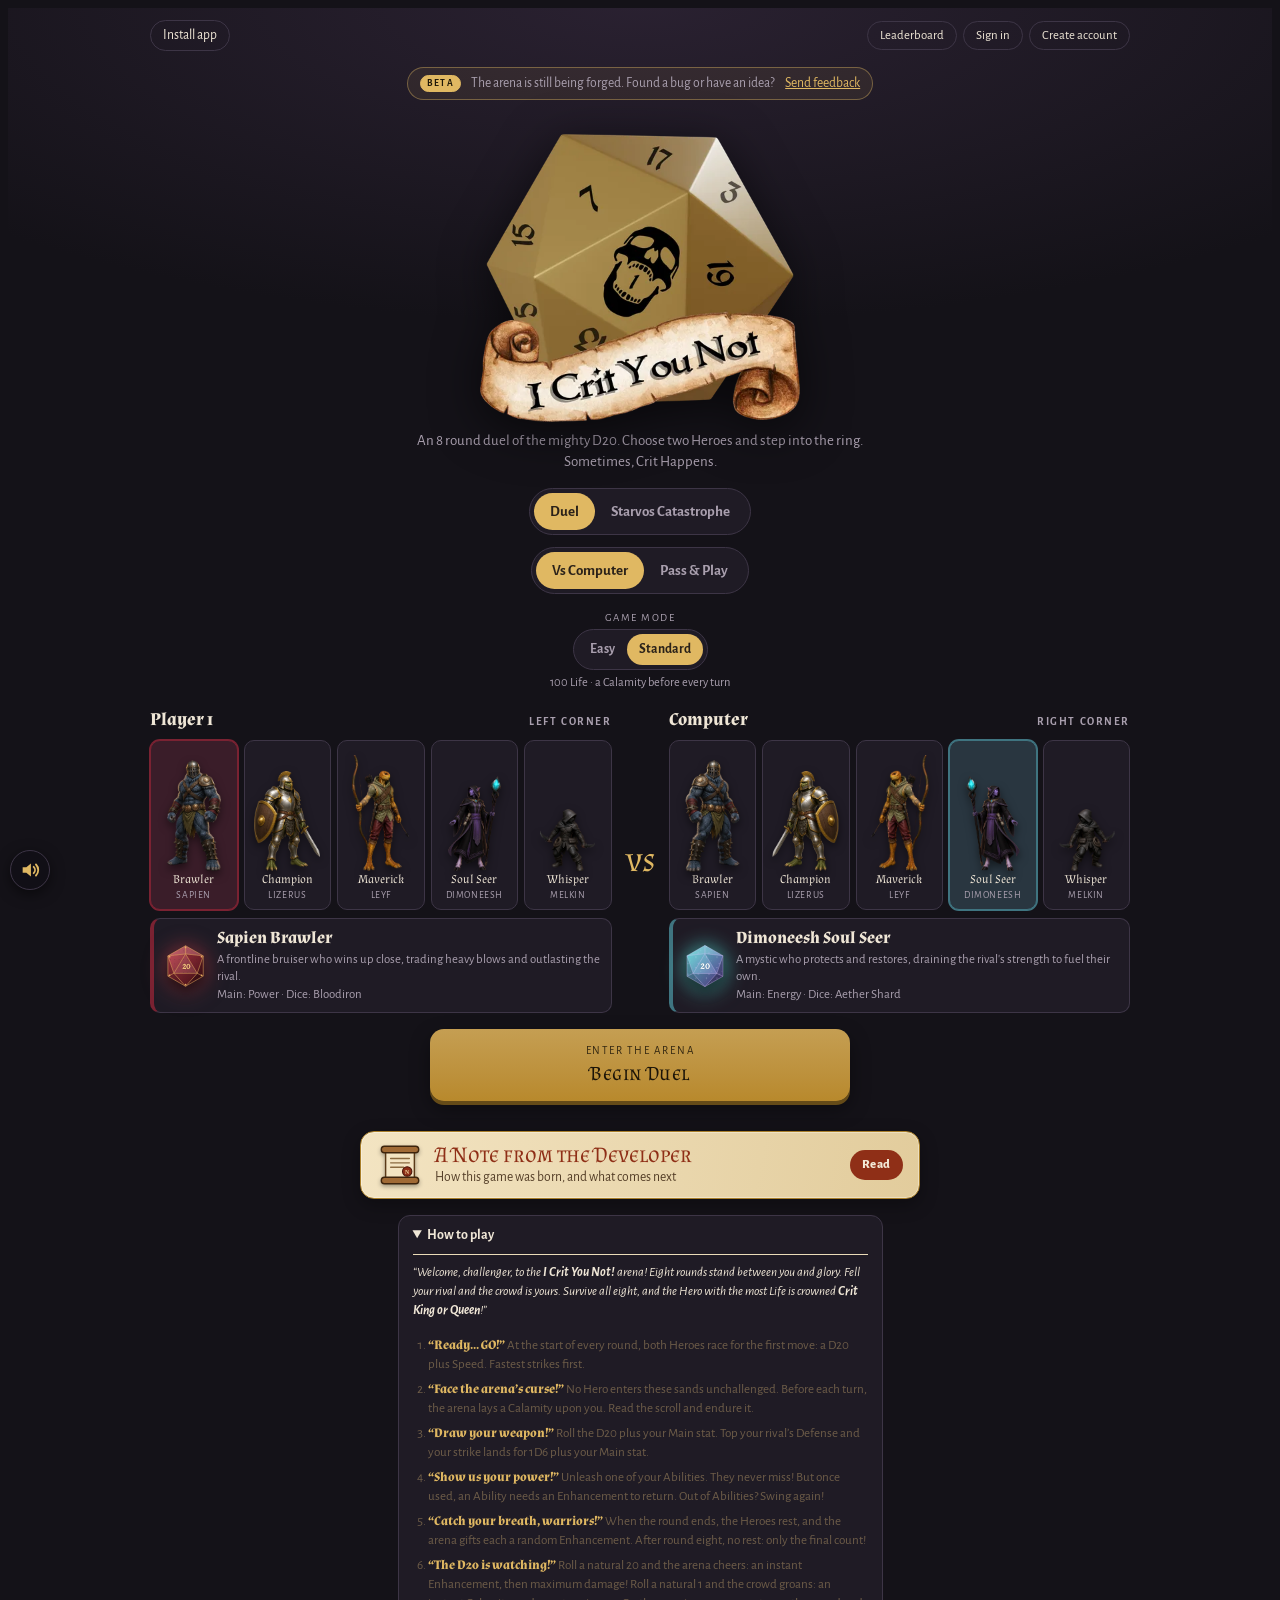
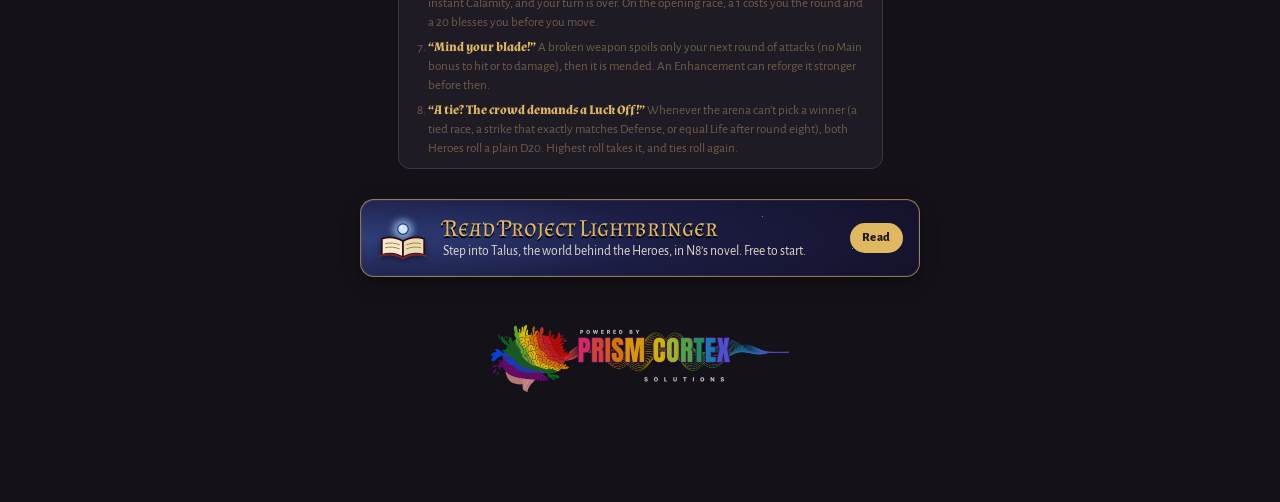
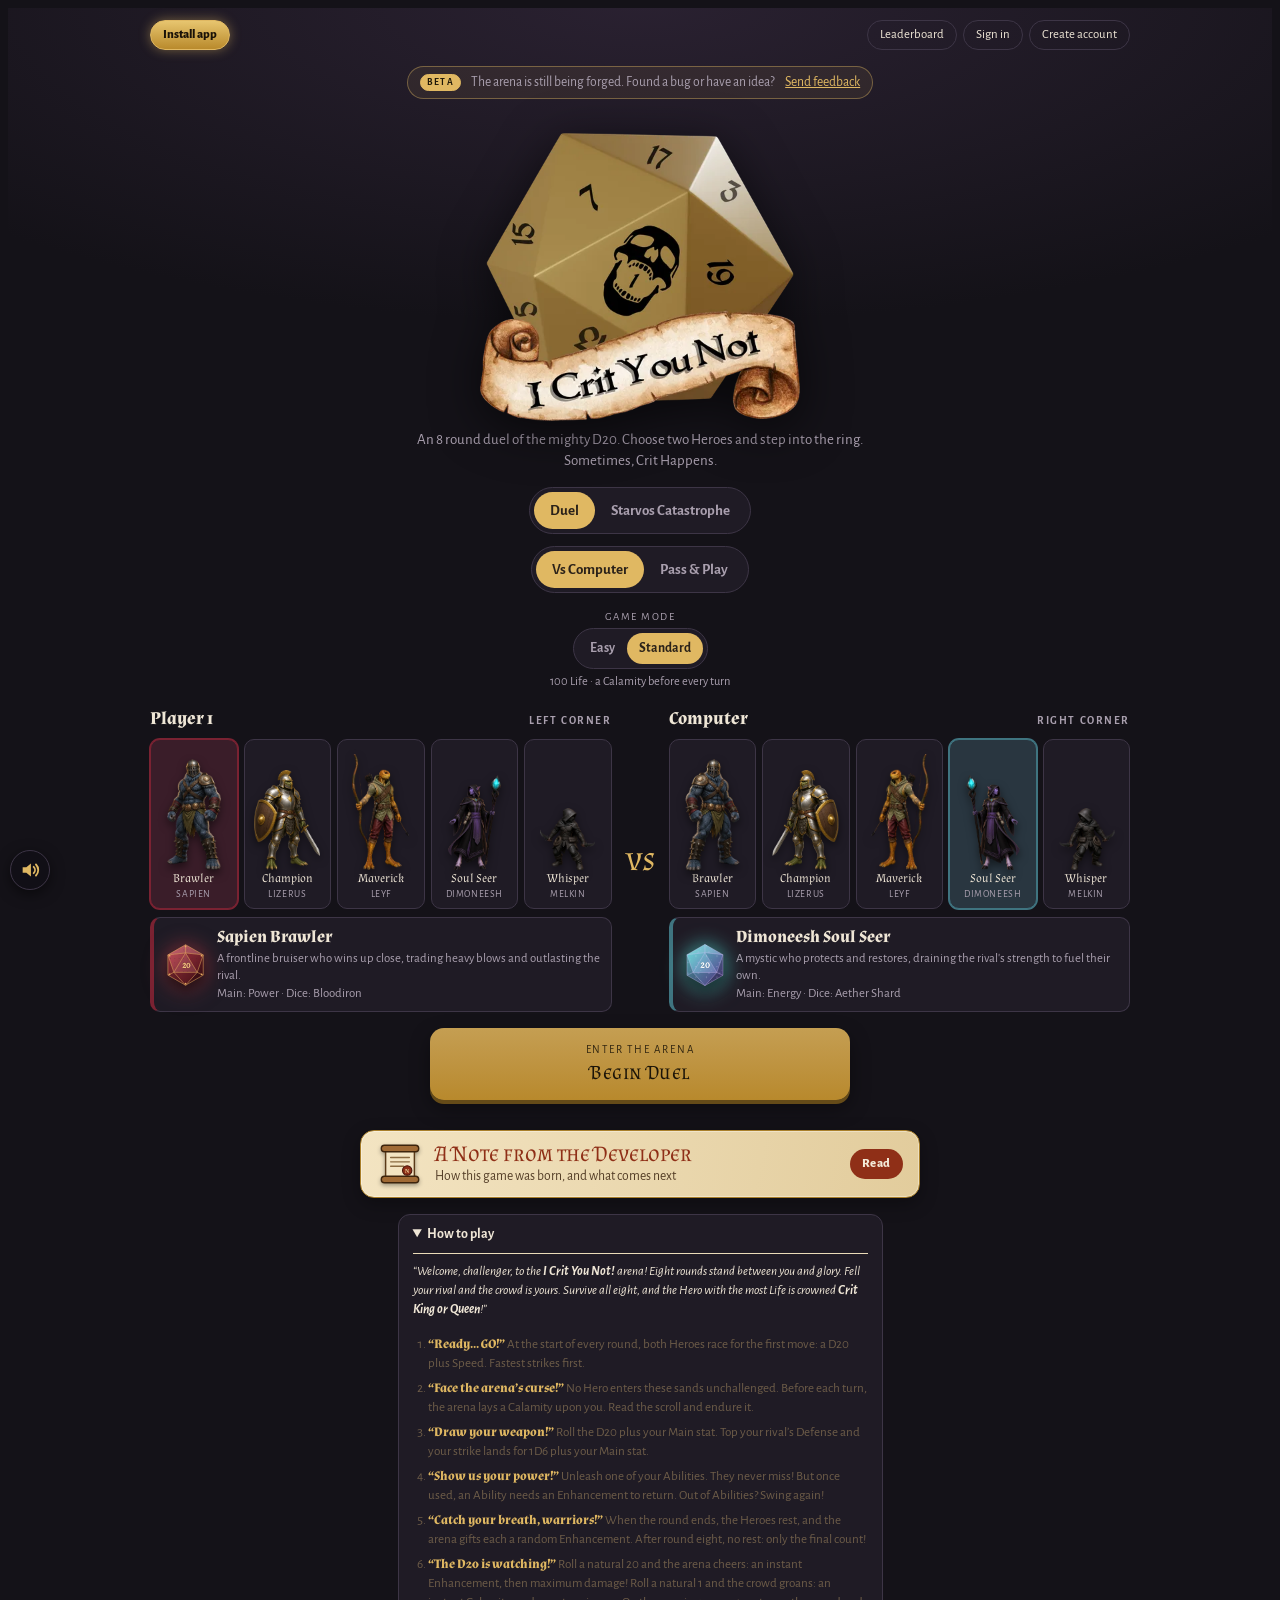
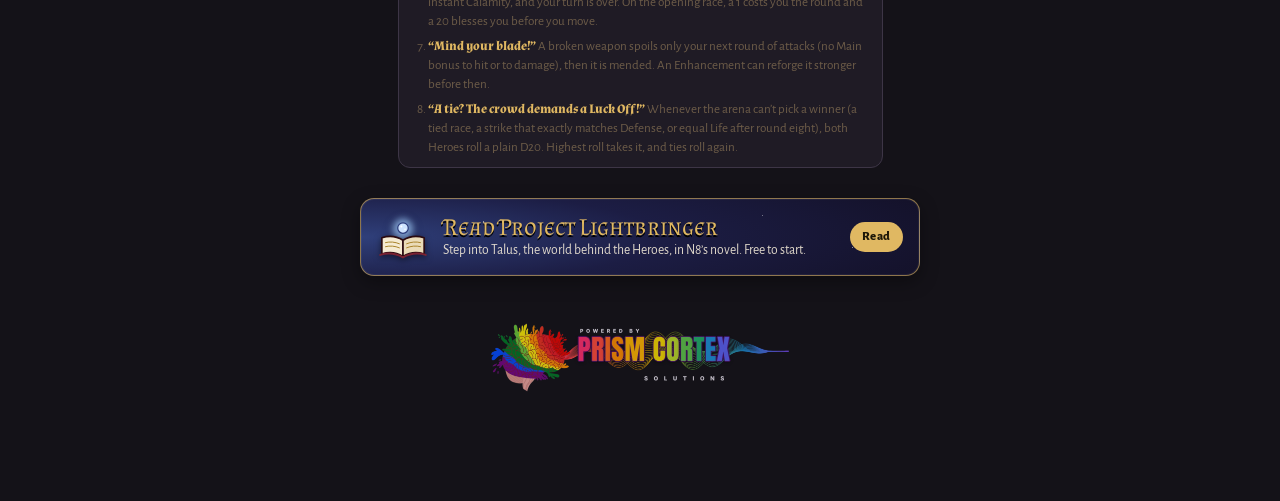
